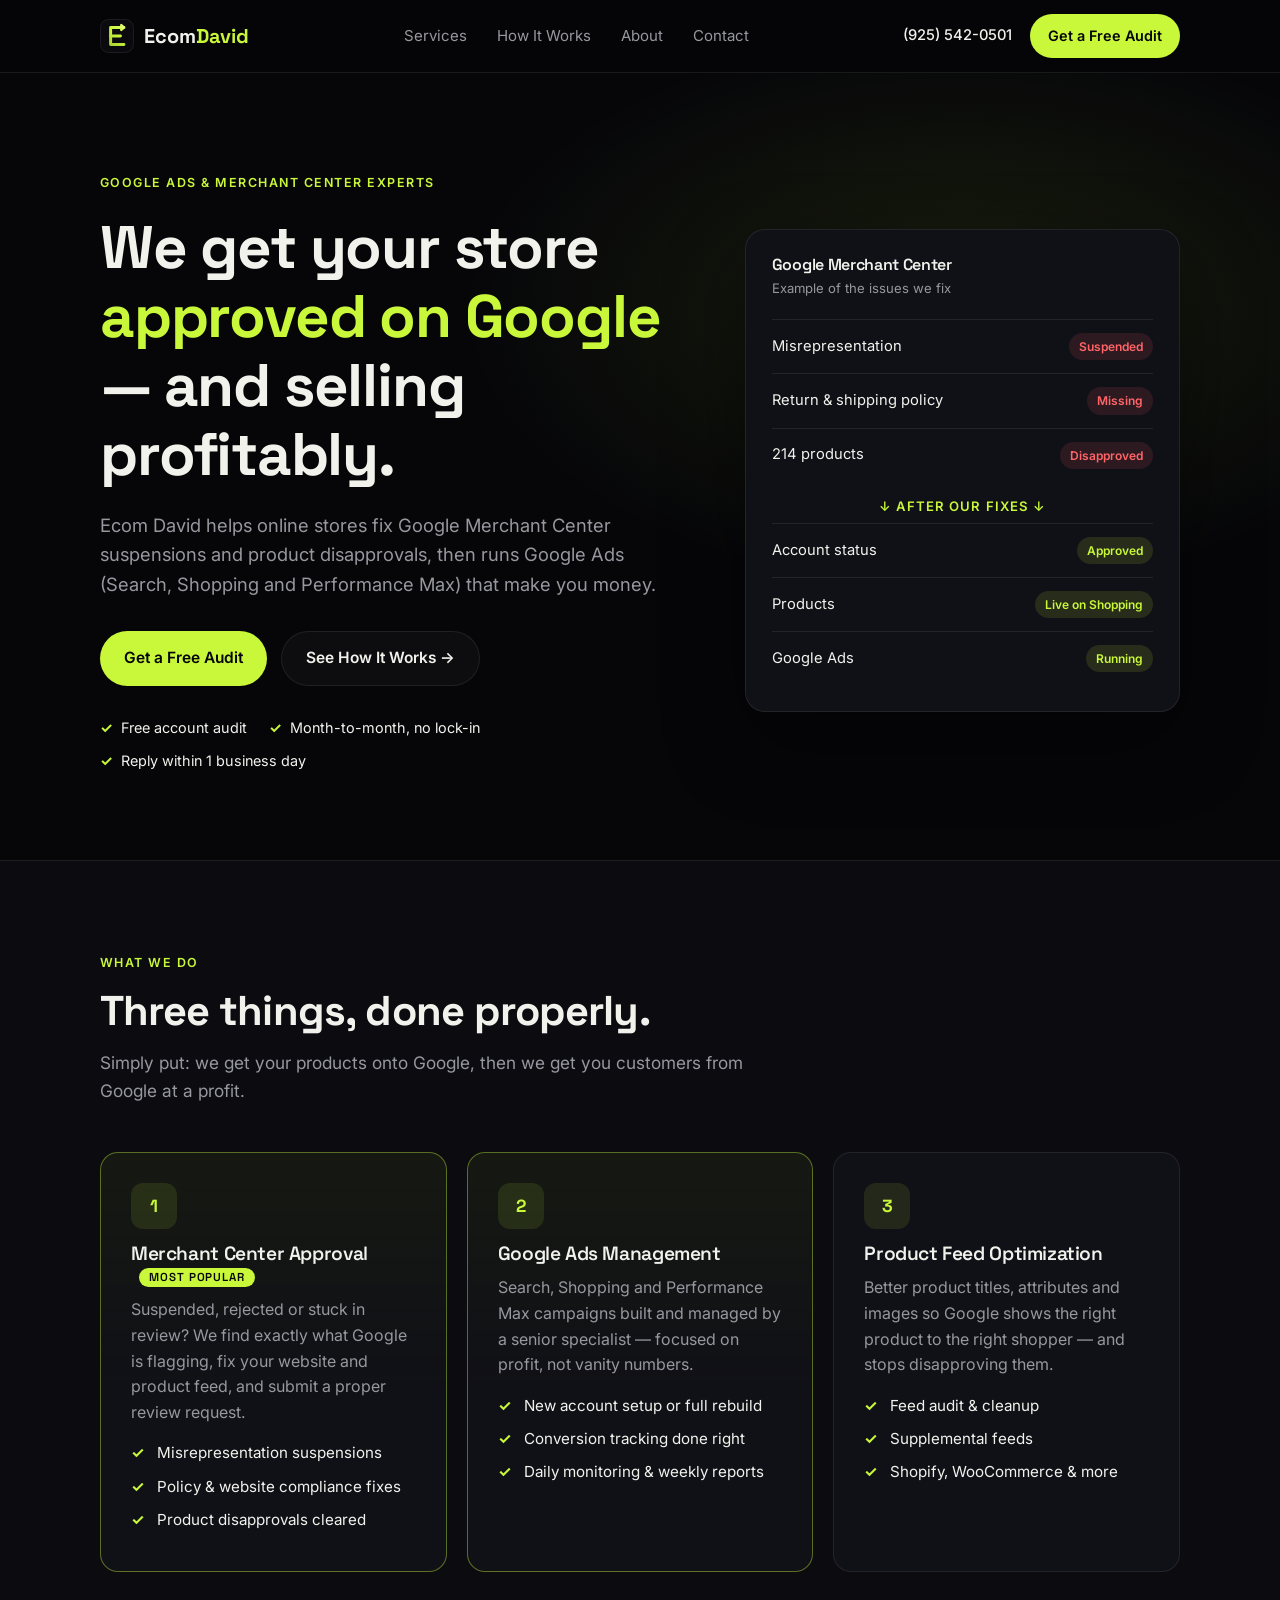
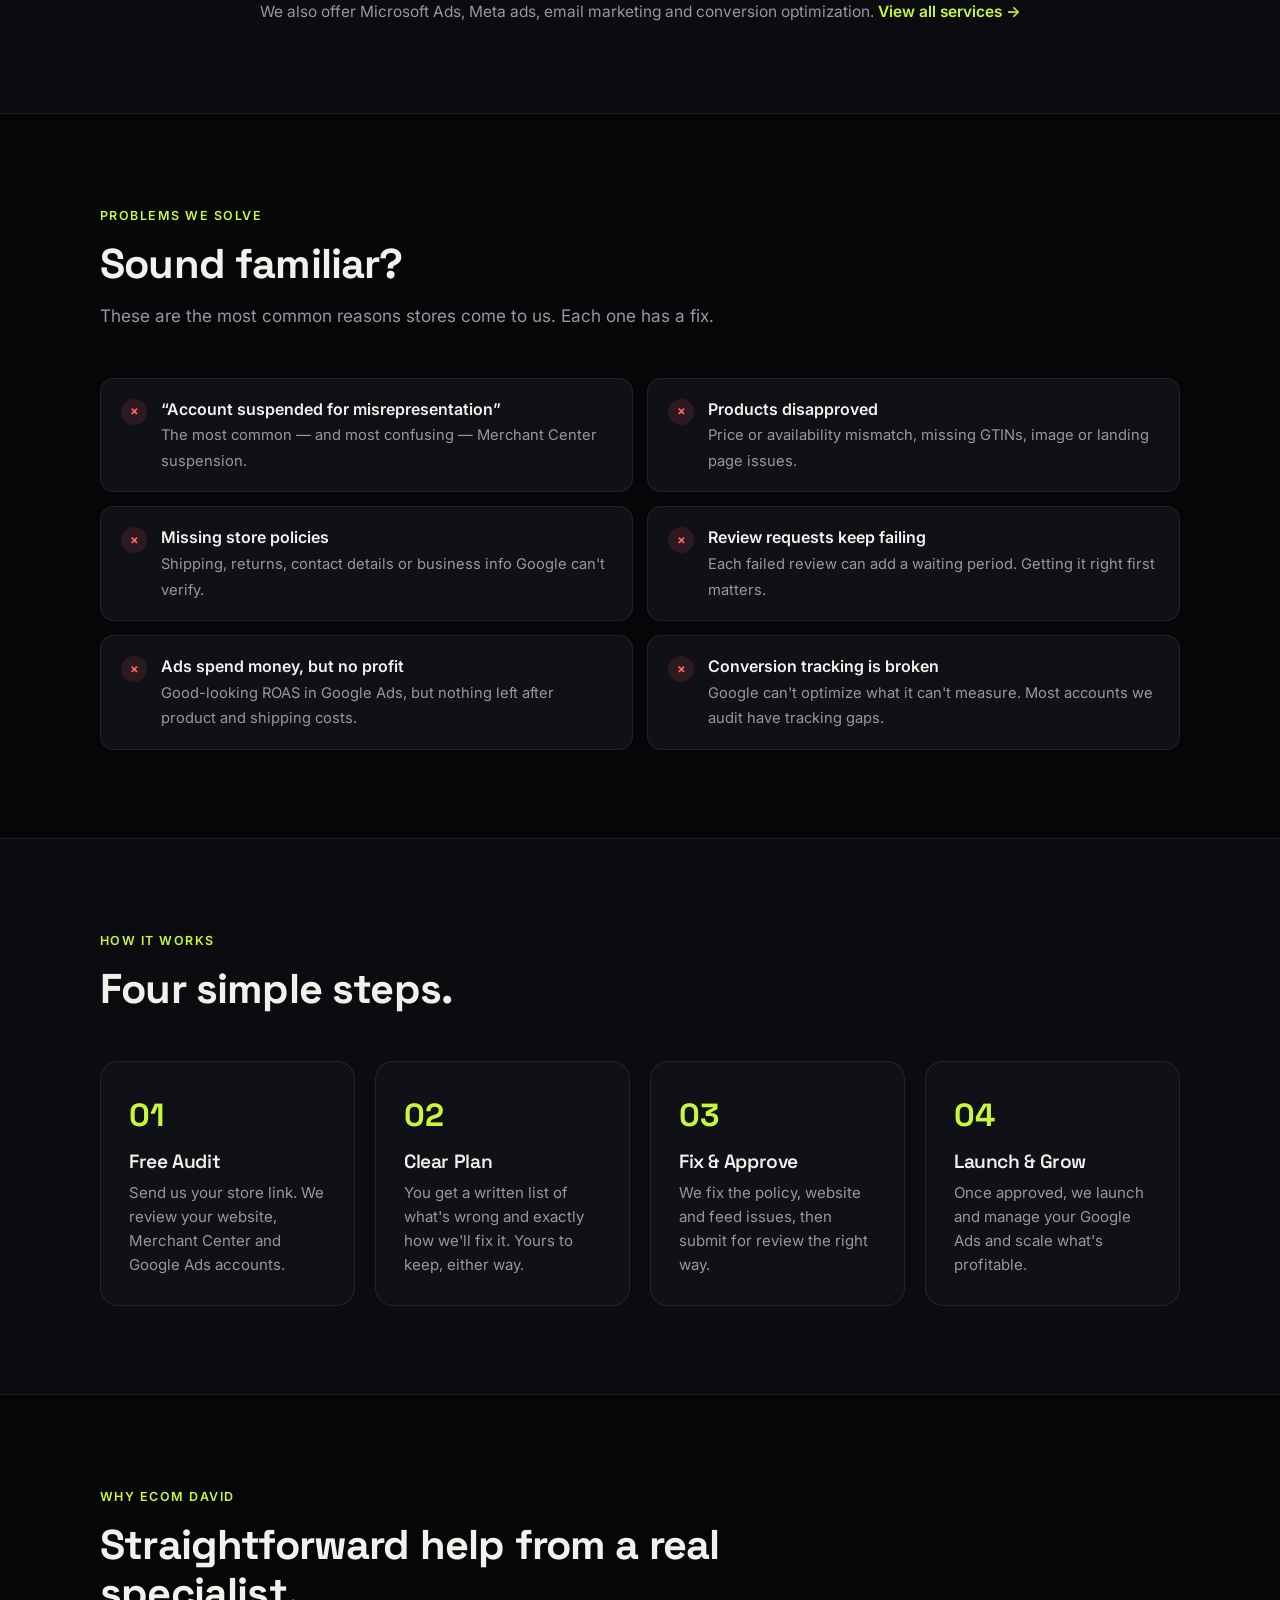
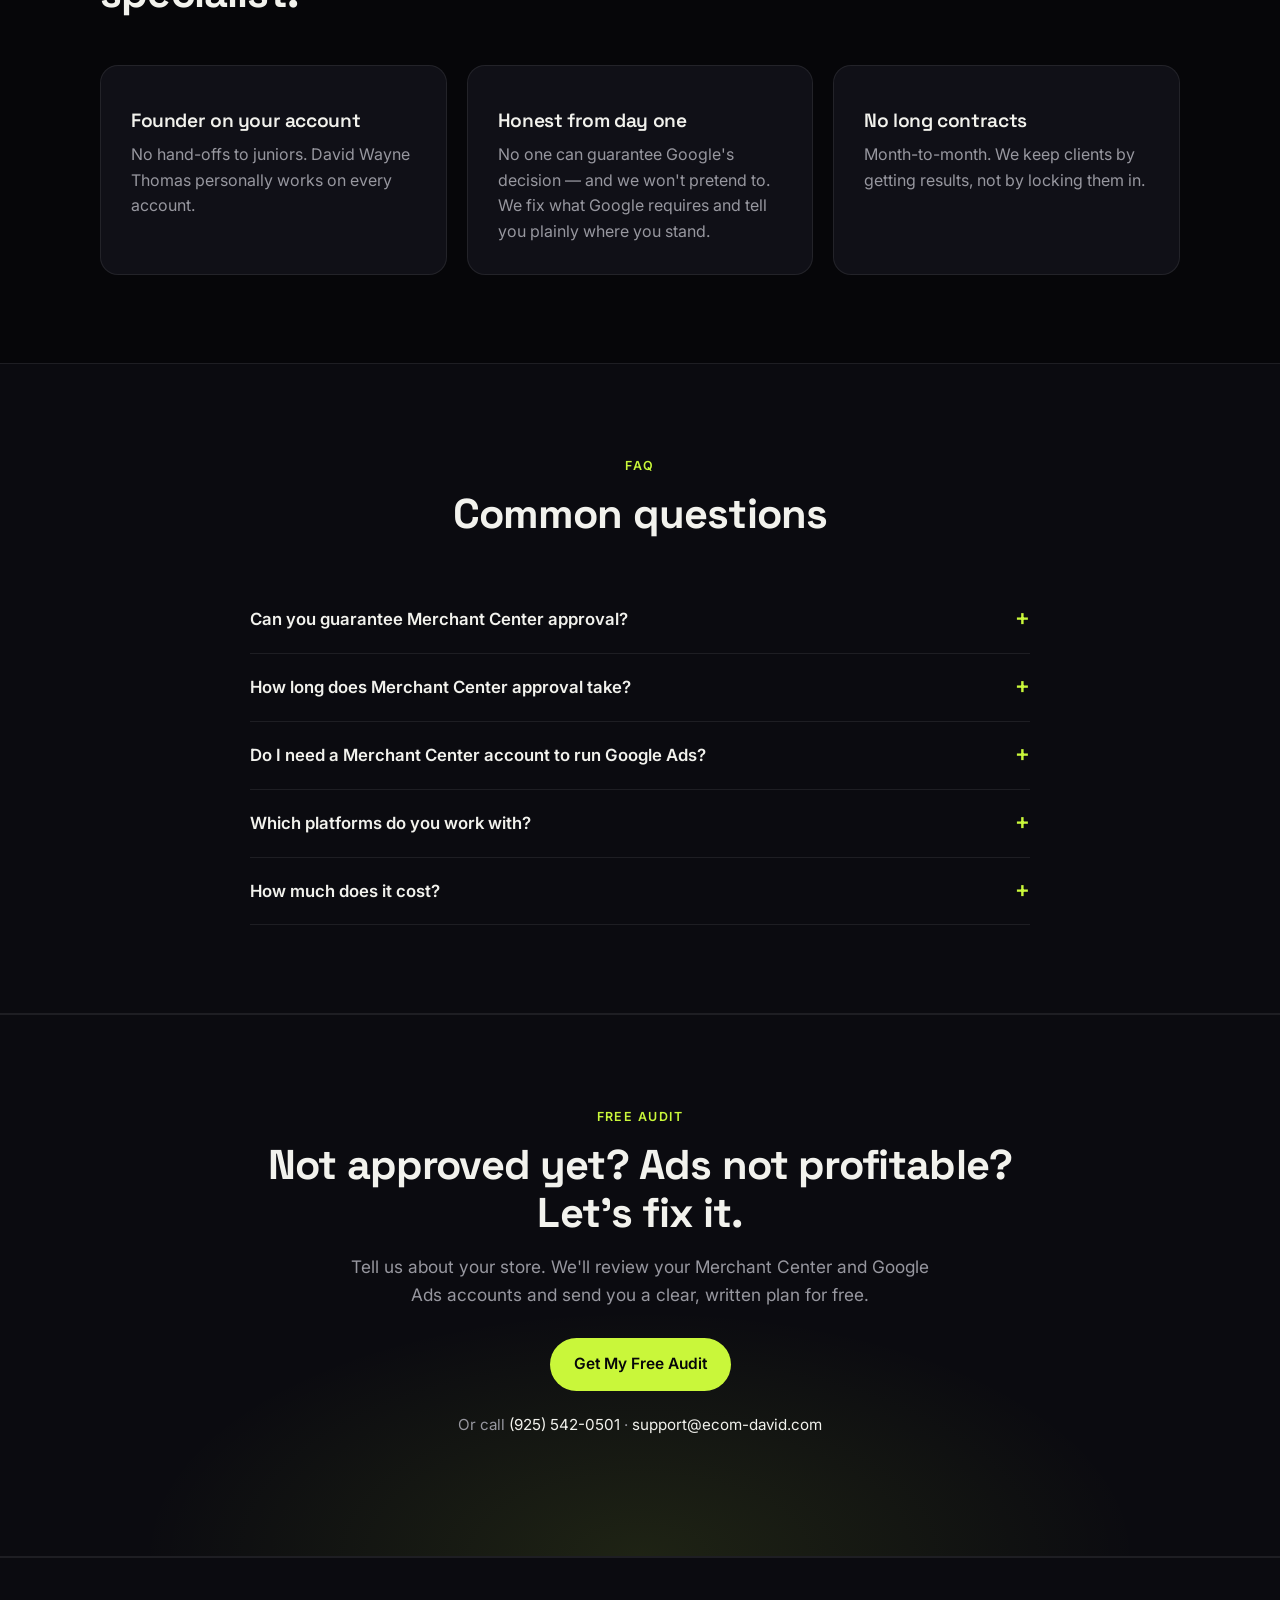
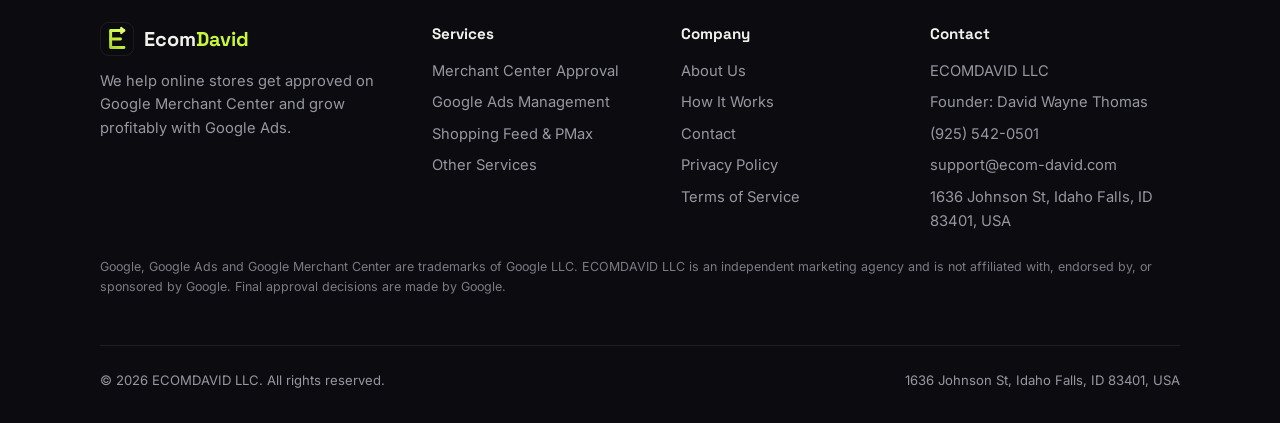
==== index.html @ df72f375 "Add ECOMDAVID LLC website Static site focused on Google Merchant Center approval and Google Ads mana" ====
<!doctype html>
<html lang="en">
<head>
<meta charset="utf-8">
<meta name="viewport" content="width=device-width, initial-scale=1">
<title>Ecom David — Google Merchant Center Approval & Google Ads Agency</title>
<meta name="description" content="Ecom David helps eCommerce stores fix Google Merchant Center suspensions and product disapprovals, then runs profitable Google Ads (Search, Shopping & Performance Max). Free audit.">
<link rel="canonical" href="https://ecom-david.com/">
<meta property="og:title" content="Ecom David — Google Merchant Center Approval & Google Ads Agency">
<meta property="og:description" content="Ecom David helps eCommerce stores fix Google Merchant Center suspensions and product disapprovals, then runs profitable Google Ads (Search, Shopping & Performance Max). Free audit.">
<meta property="og:url" content="https://ecom-david.com/">
<meta property="og:site_name" content="Ecom David">
<meta property="og:type" content="website">
<meta name="twitter:card" content="summary">
<meta name="theme-color" content="#060609">
<link rel="icon" href="/icon.svg" type="image/svg+xml">
<link rel="preconnect" href="https://fonts.googleapis.com">
<link rel="preconnect" href="https://fonts.gstatic.com" crossorigin>
<link href="https://fonts.googleapis.com/css2?family=Inter:wght@400;500;600;700&family=Space+Grotesk:wght@500;600;700&display=swap" rel="stylesheet">
<link rel="stylesheet" href="/styles.css">
<script type="application/ld+json">{"@context": "https://schema.org", "@type": "Organization", "name": "Ecom David", "legalName": "ECOMDAVID LLC", "url": "https://ecom-david.com", "logo": "https://ecom-david.com/icon.svg", "email": "support@ecom-david.com", "telephone": "+1-925-542-0501", "founder": {"@type": "Person", "name": "David Wayne Thomas", "jobTitle": "Founder"}, "address": {"@type": "PostalAddress", "streetAddress": "1636 Johnson St", "addressLocality": "Idaho Falls", "addressRegion": "ID", "postalCode": "83401", "addressCountry": "US"}, "contactPoint": [{"@type": "ContactPoint", "email": "support@ecom-david.com", "telephone": "+1-925-542-0501", "contactType": "customer support", "areaServed": "US", "availableLanguage": "English"}]}</script>
</head>
<body>
<header class="site-header">
  <div class="container nav">
    <a href="/" class="logo" aria-label="Ecom David home"><img src="/icon.svg" alt="" width="34" height="34"><span>Ecom<span class="accent">David</span></span></a>
    <ul class="nav-links"><li><a href="/services">Services</a></li><li><a href="/#how-it-works">How It Works</a></li><li><a href="/about">About</a></li><li><a href="/contact">Contact</a></li></ul>
    <div class="nav-cta">
      <a class="nav-phone" href="tel:+19255420501">(925) 542-0501</a>
      <a class="btn btn-primary" href="/contact">Get a Free Audit</a>
    </div>
    <button class="menu-toggle" aria-expanded="false" aria-label="Open menu">Menu</button>
  </div>
  <nav class="mobile-menu"><a href="/services">Services</a><a href="/#how-it-works">How It Works</a><a href="/about">About</a><a href="/contact">Contact</a><a href="tel:+19255420501">Call (925) 542-0501</a><a class="btn btn-primary" href="/contact">Get a Free Audit</a></nav>
</header>
<main>
<section class="hero">
  <div class="container hero-grid">
    <div>
      <span class="eyebrow">Google Ads &amp; Merchant Center Experts</span>
      <h1>We get your store <span class="accent">approved on Google</span> &mdash; and selling profitably.</h1>
      <p class="hero-lead">Ecom David helps online stores fix Google Merchant Center suspensions and product disapprovals, then runs Google Ads (Search, Shopping and Performance Max) that make you money.</p>
      <div class="hero-actions">
        <a class="btn btn-primary" href="/contact">Get a Free Audit</a>
        <a class="btn btn-ghost" href="#how-it-works">See How It Works &rarr;</a>
      </div>
      <ul class="hero-points">
        <li>Free account audit</li>
        <li>Month-to-month, no lock-in</li>
        <li>Reply within 1 business day</li>
      </ul>
    </div>
    <div class="status-card" aria-label="Example: Merchant Center before and after">
      <h3>Google Merchant Center</h3>
      <p class="small">Example of the issues we fix</p>
      <div class="status-row"><span>Misrepresentation</span><span class="pill pill-bad">Suspended</span></div>
      <div class="status-row"><span>Return &amp; shipping policy</span><span class="pill pill-bad">Missing</span></div>
      <div class="status-row"><span>214 products</span><span class="pill pill-bad">Disapproved</span></div>
      <div class="status-arrow">&darr; After our fixes &darr;</div>
      <div class="status-row"><span>Account status</span><span class="pill pill-good">Approved</span></div>
      <div class="status-row"><span>Products</span><span class="pill pill-good">Live on Shopping</span></div>
      <div class="status-row"><span>Google Ads</span><span class="pill pill-good">Running</span></div>
    </div>
  </div>
</section>

<section class="section-alt" id="what-we-do">
  <div class="container">
    <div class="section-head">
      <span class="eyebrow">What We Do</span>
      <h2>Three things, done properly.</h2>
      <p>Simply put: we get your products onto Google, then we get you customers from Google at a profit.</p>
    </div>
    <div class="grid-3">
      <div class="card featured">
        <div class="icon">1</div>
        <h3>Merchant Center Approval <span class="tag">Most popular</span></h3>
        <p>Suspended, rejected or stuck in review? We find exactly what Google is flagging, fix your website and product feed, and submit a proper review request.</p>
        <ul class="check-list">
          <li>Misrepresentation suspensions</li>
          <li>Policy &amp; website compliance fixes</li>
          <li>Product disapprovals cleared</li>
        </ul>
      </div>
      <div class="card featured">
        <div class="icon">2</div>
        <h3>Google Ads Management</h3>
        <p>Search, Shopping and Performance Max campaigns built and managed by a senior specialist &mdash; focused on profit, not vanity numbers.</p>
        <ul class="check-list">
          <li>New account setup or full rebuild</li>
          <li>Conversion tracking done right</li>
          <li>Daily monitoring &amp; weekly reports</li>
        </ul>
      </div>
      <div class="card">
        <div class="icon">3</div>
        <h3>Product Feed Optimization</h3>
        <p>Better product titles, attributes and images so Google shows the right product to the right shopper &mdash; and stops disapproving them.</p>
        <ul class="check-list">
          <li>Feed audit &amp; cleanup</li>
          <li>Supplemental feeds</li>
          <li>Shopify, WooCommerce &amp; more</li>
        </ul>
      </div>
    </div>
    <p class="more-line">We also offer Microsoft Ads, Meta ads, email marketing and conversion optimization. <a href="/services">View all services &rarr;</a></p>
  </div>
</section>

<section>
  <div class="container">
    <div class="section-head">
      <span class="eyebrow">Problems We Solve</span>
      <h2>Sound familiar?</h2>
      <p>These are the most common reasons stores come to us. Each one has a fix.</p>
    </div>
    <div class="problems">
      <div class="problem"><span class="x">&times;</span><div><strong>&ldquo;Account suspended for misrepresentation&rdquo;</strong><span>The most common &mdash; and most confusing &mdash; Merchant Center suspension.</span></div></div>
      <div class="problem"><span class="x">&times;</span><div><strong>Products disapproved</strong><span>Price or availability mismatch, missing GTINs, image or landing page issues.</span></div></div>
      <div class="problem"><span class="x">&times;</span><div><strong>Missing store policies</strong><span>Shipping, returns, contact details or business info Google can't verify.</span></div></div>
      <div class="problem"><span class="x">&times;</span><div><strong>Review requests keep failing</strong><span>Each failed review can add a waiting period. Getting it right first matters.</span></div></div>
      <div class="problem"><span class="x">&times;</span><div><strong>Ads spend money, but no profit</strong><span>Good-looking ROAS in Google Ads, but nothing left after product and shipping costs.</span></div></div>
      <div class="problem"><span class="x">&times;</span><div><strong>Conversion tracking is broken</strong><span>Google can't optimize what it can't measure. Most accounts we audit have tracking gaps.</span></div></div>
    </div>
  </div>
</section>

<section class="section-alt" id="how-it-works">
  <div class="container">
    <div class="section-head">
      <span class="eyebrow">How It Works</span>
      <h2>Four simple steps.</h2>
    </div>
    <div class="steps">
      <div class="step"><div class="num">01</div><h3>Free Audit</h3><p>Send us your store link. We review your website, Merchant Center and Google Ads accounts.</p></div>
      <div class="step"><div class="num">02</div><h3>Clear Plan</h3><p>You get a written list of what's wrong and exactly how we'll fix it. Yours to keep, either way.</p></div>
      <div class="step"><div class="num">03</div><h3>Fix &amp; Approve</h3><p>We fix the policy, website and feed issues, then submit for review the right way.</p></div>
      <div class="step"><div class="num">04</div><h3>Launch &amp; Grow</h3><p>Once approved, we launch and manage your Google Ads and scale what's profitable.</p></div>
    </div>
  </div>
</section>

<section>
  <div class="container">
    <div class="section-head">
      <span class="eyebrow">Why Ecom David</span>
      <h2>Straightforward help from a real specialist.</h2>
    </div>
    <div class="grid-3">
      <div class="card"><h3>Founder on your account</h3><p>No hand-offs to juniors. David Wayne Thomas personally works on every account.</p></div>
      <div class="card"><h3>Honest from day one</h3><p>No one can guarantee Google's decision &mdash; and we won't pretend to. We fix what Google requires and tell you plainly where you stand.</p></div>
      <div class="card"><h3>No long contracts</h3><p>Month-to-month. We keep clients by getting results, not by locking them in.</p></div>
    </div>
  </div>
</section>

<section class="section-alt">
  <div class="container">
    <div class="section-head center">
      <span class="eyebrow">FAQ</span>
      <h2>Common questions</h2>
    </div>
    <div class="faq">
      <details><summary>Can you guarantee Merchant Center approval?</summary><p>No honest agency can &mdash; Google makes the final decision. What we do is find every issue Google is likely flagging, fix it properly, and only then request a review. That gives your store the best possible chance.</p></details>
      <details><summary>How long does Merchant Center approval take?</summary><p>Fixes usually take a few days to two weeks, depending on how much needs to change on your website and feed. Google's review itself typically takes several business days after submission.</p></details>
      <details><summary>Do I need a Merchant Center account to run Google Ads?</summary><p>For Search ads, no. For Shopping and Performance Max ads &mdash; where your products appear with images and prices &mdash; yes, an approved Merchant Center account is required.</p></details>
      <details><summary>Which platforms do you work with?</summary><p>Shopify, WooCommerce, BigCommerce, Wix, Squarespace and most custom stores.</p></details>
      <details><summary>How much does it cost?</summary><p>The audit is free. After that, pricing depends on the work needed and your ad spend. We'll give you a clear quote with the audit &mdash; no surprises.</p></details>
    </div>
  </div>
</section>
<section class="cta-band section-alt">
  <div class="container">
    <span class="eyebrow">Free Audit</span>
    <h2>Not approved yet? Ads not profitable?<br>Let's fix it.</h2>
    <p>Tell us about your store. We'll review your Merchant Center and Google Ads accounts and send you a clear, written plan for free.</p>
    <a class="btn btn-primary" href="/contact">Get My Free Audit</a>
    <p class="contact-inline">Or call <a href="tel:+19255420501">(925) 542-0501</a> &middot; <a href="mailto:support@ecom-david.com">support@ecom-david.com</a></p>
  </div>
</section>
</main>
<footer class="site-footer">
  <div class="container">
    <div class="footer-grid">
      <div class="footer-about">
        <a href="/" class="logo"><img src="/icon.svg" alt="" width="34" height="34"><span>Ecom<span class="accent">David</span></span></a>
        <p>We help online stores get approved on Google Merchant Center and grow profitably with Google Ads.</p>
      </div>
      <div>
        <h4>Services</h4>
        <ul>
          <li><a href="/services#merchant-center">Merchant Center Approval</a></li>
          <li><a href="/services#google-ads">Google Ads Management</a></li>
          <li><a href="/services#shopping-feed">Shopping Feed &amp; PMax</a></li>
          <li><a href="/services#other">Other Services</a></li>
        </ul>
      </div>
      <div>
        <h4>Company</h4>
        <ul>
          <li><a href="/about">About Us</a></li>
          <li><a href="/#how-it-works">How It Works</a></li>
          <li><a href="/contact">Contact</a></li>
          <li><a href="/privacy">Privacy Policy</a></li>
          <li><a href="/terms">Terms of Service</a></li>
        </ul>
      </div>
      <div>
        <h4>Contact</h4>
        <ul>
          <li>ECOMDAVID LLC</li>
          <li>Founder: David Wayne Thomas</li>
          <li><a href="tel:+19255420501">(925) 542-0501</a></li>
          <li><a href="mailto:support@ecom-david.com">support@ecom-david.com</a></li>
          <li>1636 Johnson St, Idaho Falls, ID 83401, USA</li>
        </ul>
      </div>
    </div>
    <p class="disclaimer">Google, Google Ads and Google Merchant Center are trademarks of Google LLC. ECOMDAVID LLC is an independent marketing agency and is not affiliated with, endorsed by, or sponsored by Google. Final approval decisions are made by Google.</p>
    <div class="footer-bottom">
      <span>&copy; <span data-year>2026</span> ECOMDAVID LLC. All rights reserved.</span>
      <span>1636 Johnson St, Idaho Falls, ID 83401, USA</span>
    </div>
  </div>
</footer>
<script src="/script.js"></script>
</body>
</html>
---- styles.css ----
:root {
  --ink: #060609;
  --surface: #0b0b10;
  --card: #101017;
  --line: rgba(255, 255, 255, 0.08);
  --cream: #f2f2ed;
  --muted: #97979f;
  --volt: #c9f73a;
  --volt-dim: #9fc42e;
  --display: "Space Grotesk", system-ui, sans-serif;
  --sans: "Inter", system-ui, -apple-system, sans-serif;
  --max: 1120px;
}

* { box-sizing: border-box; margin: 0; padding: 0; }
html { scroll-behavior: smooth; }
body {
  background: var(--ink);
  color: var(--cream);
  font-family: var(--sans);
  font-size: 16px;
  line-height: 1.6;
  -webkit-font-smoothing: antialiased;
}
a { color: inherit; text-decoration: none; }
img, svg { display: block; max-width: 100%; }
h1, h2, h3 { font-family: var(--display); line-height: 1.15; letter-spacing: -0.02em; }
h1 { font-size: clamp(2.2rem, 5.5vw, 3.75rem); font-weight: 700; }
h2 { font-size: clamp(1.75rem, 3.6vw, 2.6rem); font-weight: 700; }
h3 { font-size: 1.2rem; font-weight: 600; }
p { color: var(--muted); }
.accent { color: var(--volt); }

.container { max-width: var(--max); margin: 0 auto; padding: 0 20px; }
section { padding: 88px 0; }
.section-alt { background: var(--surface); border-top: 1px solid var(--line); border-bottom: 1px solid var(--line); }
.eyebrow {
  display: inline-block;
  font-size: 0.78rem;
  font-weight: 600;
  letter-spacing: 0.12em;
  text-transform: uppercase;
  color: var(--volt);
  margin-bottom: 14px;
}
.section-head { max-width: 680px; margin-bottom: 48px; }
.section-head p { margin-top: 14px; font-size: 1.08rem; }
.center { text-align: center; margin-left: auto; margin-right: auto; }

/* Buttons */
.btn {
  display: inline-flex;
  align-items: center;
  justify-content: center;
  gap: 8px;
  padding: 14px 24px;
  border-radius: 999px;
  font-weight: 600;
  font-size: 0.97rem;
  transition: transform 0.15s, box-shadow 0.15s, background 0.15s;
  cursor: pointer;
  border: 0;
  font-family: inherit;
}
.btn-primary { background: var(--volt); color: var(--ink); }
.btn-primary:hover { transform: translateY(-1px); box-shadow: 0 0 28px rgba(201, 247, 58, 0.35); }
.btn-ghost { border: 1px solid var(--line); color: var(--cream); background: rgba(255, 255, 255, 0.03); }
.btn-ghost:hover { background: rgba(255, 255, 255, 0.07); }

/* Header */
.site-header {
  position: sticky;
  top: 0;
  z-index: 50;
  background: rgba(6, 6, 9, 0.85);
  backdrop-filter: blur(12px);
  -webkit-backdrop-filter: blur(12px);
  border-bottom: 1px solid var(--line);
}
.nav { display: flex; align-items: center; justify-content: space-between; height: 72px; gap: 20px; }
.logo { display: flex; align-items: center; gap: 10px; font-family: var(--display); font-weight: 700; font-size: 1.25rem; }
.logo img { width: 34px; height: 34px; }
.nav-links { display: flex; align-items: center; gap: 30px; list-style: none; }
.nav-links a { font-size: 0.94rem; color: var(--muted); transition: color 0.15s; }
.nav-links a:hover, .nav-links a.active { color: var(--cream); }
.nav-cta { display: flex; align-items: center; gap: 18px; }
.nav-phone { font-size: 0.92rem; color: var(--cream); font-weight: 500; }
.nav-cta .btn { padding: 10px 18px; font-size: 0.9rem; }
.menu-toggle { display: none; background: none; border: 1px solid var(--line); color: var(--cream); border-radius: 10px; padding: 8px 12px; font-size: 0.9rem; cursor: pointer; font-family: inherit; }
.mobile-menu { display: none; border-top: 1px solid var(--line); padding: 16px 20px 24px; }
.mobile-menu a { display: block; padding: 12px 0; color: var(--cream); border-bottom: 1px solid var(--line); }
.mobile-menu .btn { margin-top: 16px; width: 100%; }
.mobile-menu.open { display: block; }

/* Hero */
.hero { position: relative; padding: 96px 0 88px; overflow: hidden; }
.hero::before {
  content: "";
  position: absolute;
  inset: 0;
  background: radial-gradient(ellipse 60% 55% at 75% 30%, rgba(201, 247, 58, 0.10), transparent 65%);
  pointer-events: none;
}
.hero-grid { position: relative; display: grid; grid-template-columns: 1.15fr 0.85fr; gap: 56px; align-items: center; }
.hero h1 { margin: 6px 0 22px; }
.hero-lead { font-size: 1.15rem; max-width: 580px; }
.hero-actions { display: flex; flex-wrap: wrap; gap: 14px; margin-top: 32px; }
.hero-points { display: flex; flex-wrap: wrap; gap: 10px 22px; margin-top: 30px; list-style: none; }
.hero-points li { font-size: 0.9rem; color: var(--cream); display: flex; align-items: center; gap: 8px; }
.hero-points li::before { content: "✓"; color: var(--volt); font-weight: 700; }

.status-card { background: var(--card); border: 1px solid var(--line); border-radius: 20px; padding: 26px; box-shadow: 0 30px 80px rgba(0, 0, 0, 0.45); }
.status-card h3 { font-size: 1rem; margin-bottom: 4px; }
.status-card .small { font-size: 0.82rem; color: var(--muted); margin-bottom: 20px; }
.status-row { display: flex; align-items: center; justify-content: space-between; gap: 12px; padding: 13px 0; border-top: 1px solid var(--line); font-size: 0.92rem; }
.pill { font-size: 0.75rem; font-weight: 600; padding: 4px 10px; border-radius: 999px; white-space: nowrap; }
.pill-bad { background: rgba(255, 101, 104, 0.12); color: #ff6568; }
.pill-good { background: rgba(201, 247, 58, 0.12); color: var(--volt); }
.status-arrow { text-align: center; color: var(--volt); font-size: 0.82rem; font-weight: 600; letter-spacing: 0.08em; text-transform: uppercase; padding: 14px 0 6px; }

/* Cards */
.grid-3 { display: grid; grid-template-columns: repeat(3, 1fr); gap: 20px; }
.grid-2 { display: grid; grid-template-columns: repeat(2, 1fr); gap: 20px; }
.card { background: var(--card); border: 1px solid var(--line); border-radius: 18px; padding: 30px; }
.card h3 { margin: 14px 0 10px; }
.card .icon {
  width: 46px; height: 46px; border-radius: 12px;
  background: rgba(201, 247, 58, 0.1); color: var(--volt);
  display: flex; align-items: center; justify-content: center;
  font-family: var(--display); font-weight: 700; font-size: 1.1rem;
}
.card.featured { border-color: rgba(201, 247, 58, 0.4); background: linear-gradient(180deg, rgba(201, 247, 58, 0.06), var(--card) 60%); }
.tag { display: inline-block; font-size: 0.72rem; font-weight: 600; letter-spacing: 0.08em; text-transform: uppercase; color: var(--ink); background: var(--volt); padding: 3px 10px; border-radius: 999px; margin-left: 8px; vertical-align: middle; }
.check-list { list-style: none; margin-top: 16px; }
.check-list li { position: relative; padding-left: 26px; margin: 9px 0; color: var(--cream); font-size: 0.95rem; }
.check-list li::before { content: "✓"; position: absolute; left: 0; color: var(--volt); font-weight: 700; }
.more-line { margin-top: 28px; text-align: center; font-size: 0.97rem; }
.more-line a { color: var(--volt); font-weight: 600; }

/* Problems list */
.problems { display: grid; grid-template-columns: repeat(2, 1fr); gap: 14px; }
.problem { display: flex; gap: 14px; align-items: flex-start; background: var(--card); border: 1px solid var(--line); border-radius: 14px; padding: 18px 20px; }
.problem .x { flex: none; width: 26px; height: 26px; border-radius: 50%; background: rgba(255, 101, 104, 0.12); color: #ff6568; display: flex; align-items: center; justify-content: center; font-size: 0.8rem; font-weight: 700; margin-top: 2px; }
.problem strong { display: block; color: var(--cream); font-weight: 600; }
.problem span { color: var(--muted); font-size: 0.92rem; }

/* Steps */
.steps { display: grid; grid-template-columns: repeat(4, 1fr); gap: 20px; counter-reset: step; }
.step { background: var(--card); border: 1px solid var(--line); border-radius: 18px; padding: 28px; }
.step .num { font-family: var(--display); font-size: 2rem; font-weight: 700; color: var(--volt); }
.step h3 { margin: 10px 0 8px; }
.step p { font-size: 0.94rem; }

/* FAQ */
.faq { max-width: 780px; margin: 0 auto; }
.faq details { border-bottom: 1px solid var(--line); padding: 20px 0; }
.faq summary { cursor: pointer; list-style: none; font-weight: 600; font-size: 1.05rem; display: flex; justify-content: space-between; gap: 20px; }
.faq summary::-webkit-details-marker { display: none; }
.faq summary::after { content: "+"; color: var(--volt); font-size: 1.4rem; line-height: 1; }
.faq details[open] summary::after { content: "−"; }
.faq details p { margin-top: 12px; }

/* CTA band */
.cta-band { text-align: center; position: relative; overflow: hidden; }
.cta-band::before { content: ""; position: absolute; inset: 0; background: radial-gradient(ellipse 60% 70% at 50% 100%, rgba(201, 247, 58, 0.1), transparent 65%); pointer-events: none; }
.cta-band .container { position: relative; }
.cta-band p { max-width: 600px; margin: 16px auto 30px; font-size: 1.08rem; }
.cta-band .contact-inline { margin-top: 22px; font-size: 0.95rem; }
.cta-band .contact-inline a { color: var(--cream); }

/* Page header (inner pages) */
.page-hero { padding: 80px 0 40px; }
.page-hero p { max-width: 680px; margin-top: 16px; font-size: 1.12rem; }

/* Service detail */
.service { display: grid; grid-template-columns: 0.9fr 1.1fr; gap: 48px; padding: 48px 0; border-top: 1px solid var(--line); }
.service:first-child { border-top: 0; }
.service h2 { font-size: clamp(1.5rem, 3vw, 2rem); margin-top: 6px; }
.service p { margin-top: 12px; }

/* About */
.founder { display: grid; grid-template-columns: 220px 1fr; gap: 40px; align-items: start; }
.avatar { width: 220px; height: 220px; border-radius: 24px; background: linear-gradient(135deg, var(--volt-dim), var(--volt)); color: var(--ink); display: flex; align-items: center; justify-content: center; font-family: var(--display); font-size: 4rem; font-weight: 700; }
.founder p { margin-top: 14px; }
.founder .role { color: var(--volt); font-weight: 600; margin-top: 4px; }

/* Contact */
.contact-grid { display: grid; grid-template-columns: 0.9fr 1.1fr; gap: 48px; align-items: start; }
.info-list { list-style: none; margin-top: 28px; }
.info-list li { padding: 16px 0; border-top: 1px solid var(--line); }
.info-list .label { display: block; font-size: 0.78rem; letter-spacing: 0.1em; text-transform: uppercase; color: var(--muted); margin-bottom: 4px; }
.info-list a, .info-list .val { color: var(--cream); font-weight: 500; }
.info-list a:hover { color: var(--volt); }
.form { background: var(--card); border: 1px solid var(--line); border-radius: 20px; padding: 32px; }
.form-row { display: grid; grid-template-columns: 1fr 1fr; gap: 16px; }
.field { margin-bottom: 18px; }
.field label { display: block; font-size: 0.88rem; font-weight: 500; margin-bottom: 8px; color: var(--cream); }
.field input, .field select, .field textarea {
  width: 100%; font: inherit; font-size: 0.95rem; color: var(--cream);
  background: var(--surface); border: 1px solid var(--line); border-radius: 12px; padding: 13px 15px; outline: none;
}
.field input:focus, .field select:focus, .field textarea:focus { border-color: rgba(201, 247, 58, 0.6); }
.field textarea { min-height: 120px; resize: vertical; }
.form .btn { width: 100%; }
.form-note { font-size: 0.85rem; margin-top: 14px; text-align: center; }
.form-status { margin-top: 14px; font-size: 0.95rem; text-align: center; }
.form-status.ok { color: var(--volt); }
.form-status.err { color: #ff6568; }

/* Legal */
.legal { max-width: 760px; }
.legal h2 { font-size: 1.3rem; margin: 36px 0 10px; }
.legal p { margin-bottom: 10px; }
.legal a { color: var(--volt); }

/* Footer */
.site-footer { border-top: 1px solid var(--line); padding: 64px 0 32px; background: var(--surface); }
.footer-grid { display: grid; grid-template-columns: 1.4fr 1fr 1fr 1.2fr; gap: 40px; }
.footer-grid h4 { font-family: var(--display); font-size: 0.95rem; margin-bottom: 14px; }
.footer-grid ul { list-style: none; }
.footer-grid li { margin: 8px 0; font-size: 0.92rem; color: var(--muted); }
.footer-grid li a:hover { color: var(--cream); }
.footer-about p { margin-top: 14px; font-size: 0.92rem; max-width: 300px; }
.footer-bottom { display: flex; justify-content: space-between; flex-wrap: wrap; gap: 12px; margin-top: 48px; padding-top: 24px; border-top: 1px solid var(--line); font-size: 0.82rem; color: var(--muted); }
.disclaimer { margin-top: 16px; font-size: 0.78rem; color: var(--muted); opacity: 0.8; }

/* Responsive */
@media (max-width: 960px) {
  .nav-links, .nav-cta { display: none; }
  .menu-toggle { display: block; }
  .hero-grid, .service, .contact-grid { grid-template-columns: 1fr; gap: 36px; }
  .grid-3, .steps { grid-template-columns: 1fr 1fr; }
  .footer-grid { grid-template-columns: 1fr 1fr; }
}
@media (max-width: 640px) {
  section { padding: 64px 0; }
  .container { padding: 0 16px; }
  .hero { padding: 56px 0 64px; }
  .grid-3, .grid-2, .steps, .problems, .form-row, .footer-grid { grid-template-columns: 1fr; }
  .founder { grid-template-columns: 1fr; }
  .avatar { width: 140px; height: 140px; font-size: 2.6rem; }
  .card, .form { padding: 24px; }
  .hero-actions .btn { width: 100%; }
}
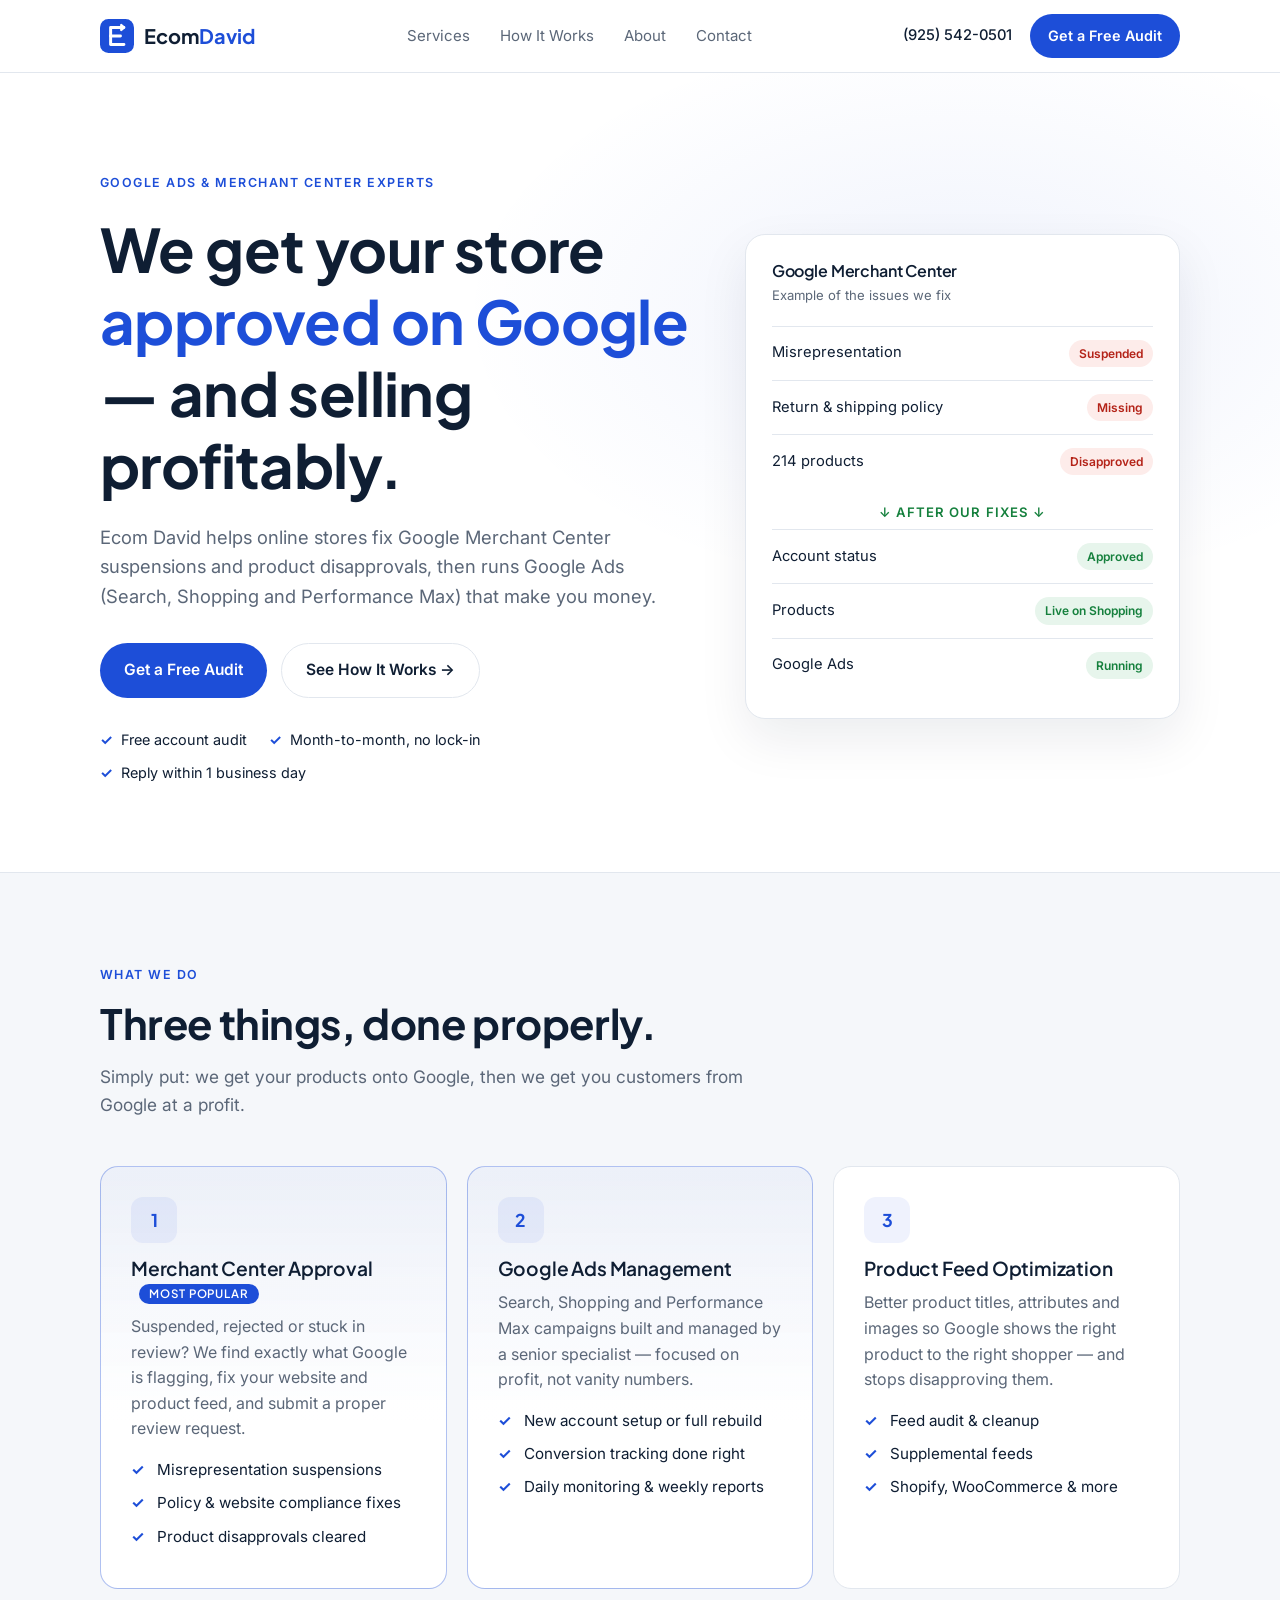
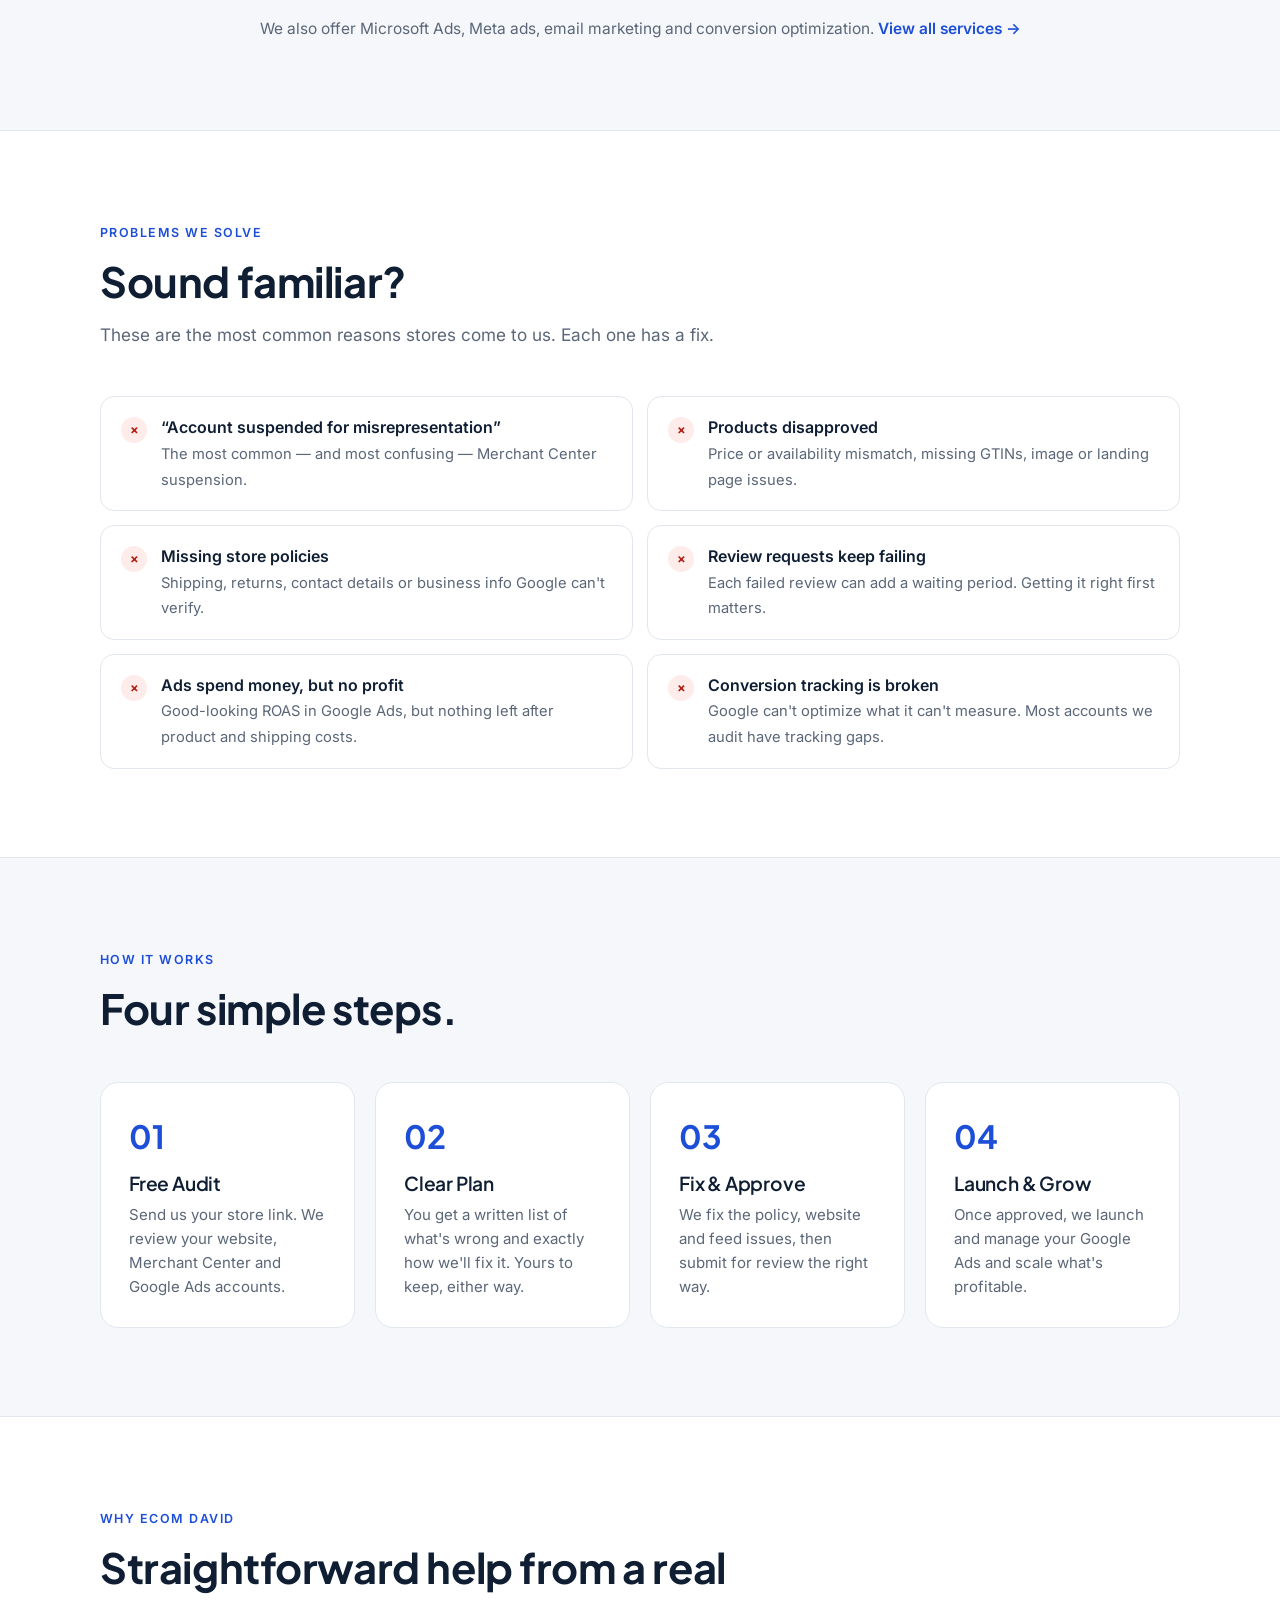
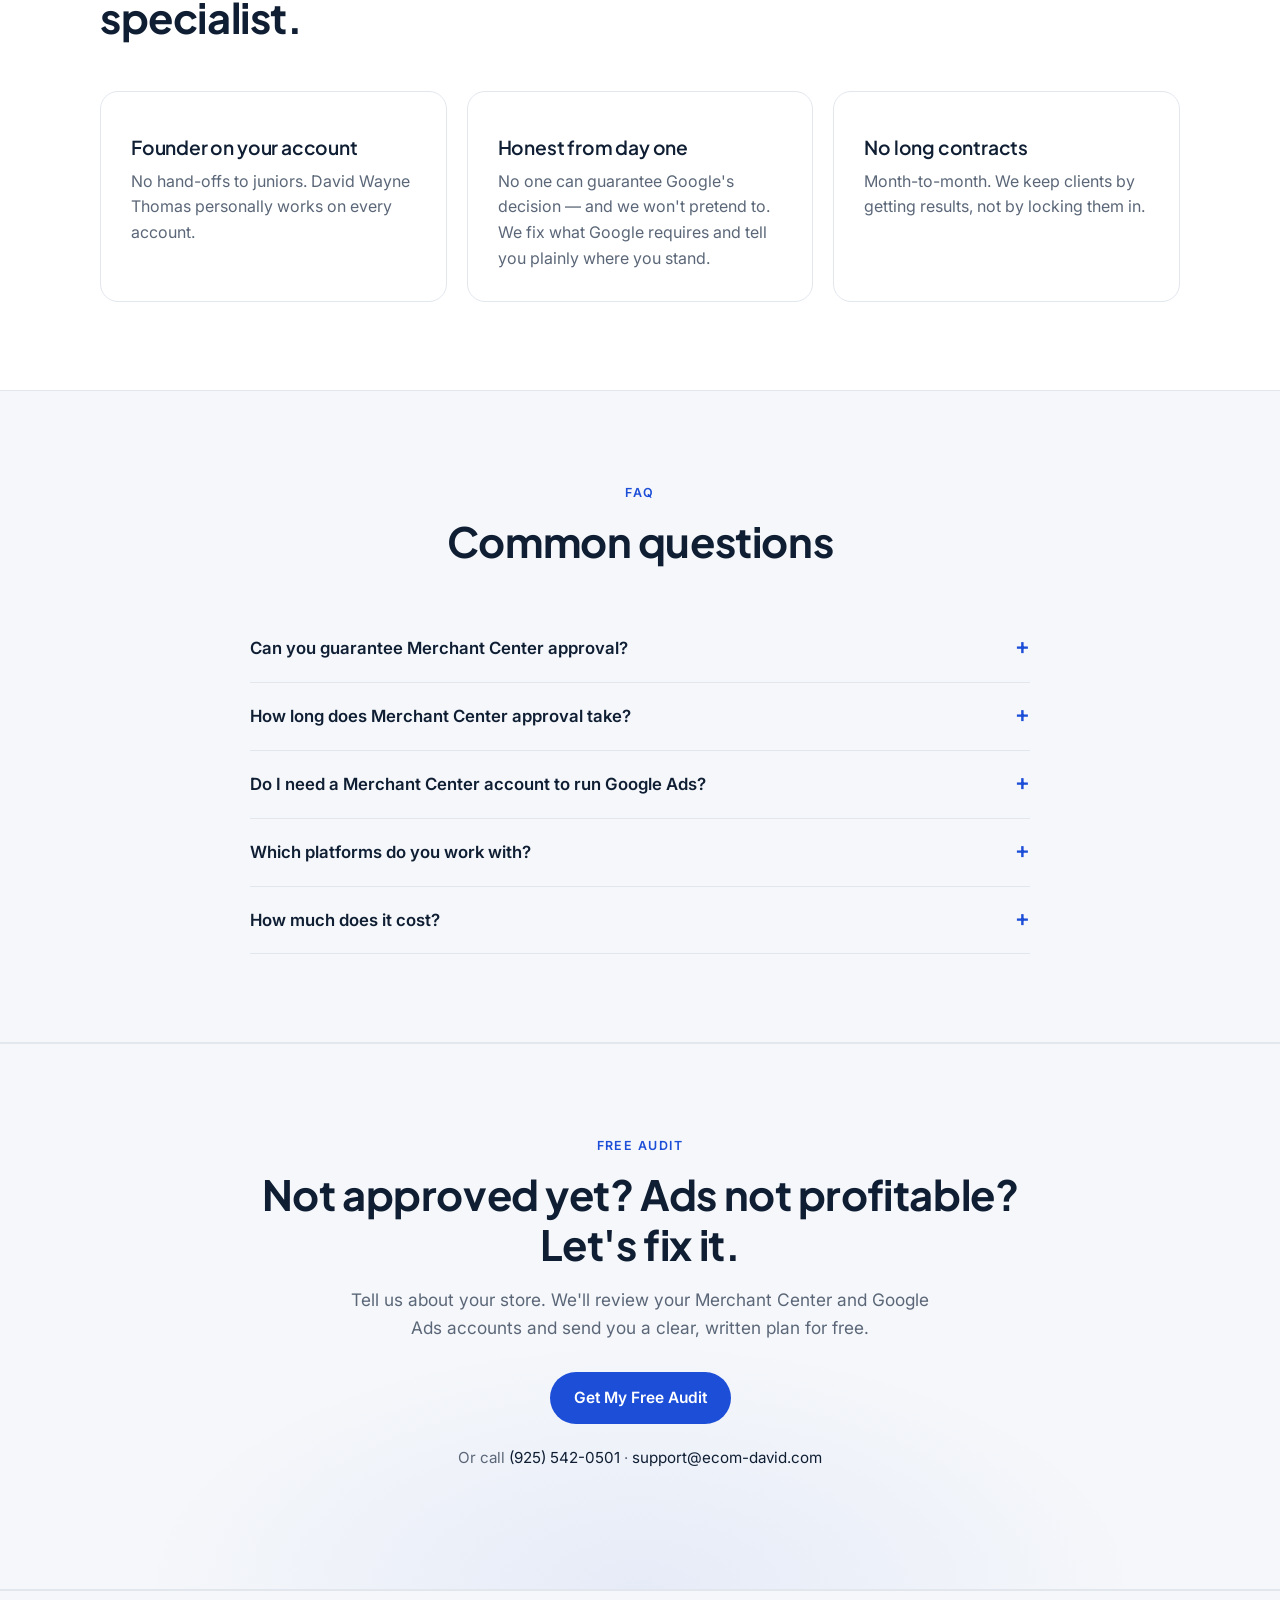
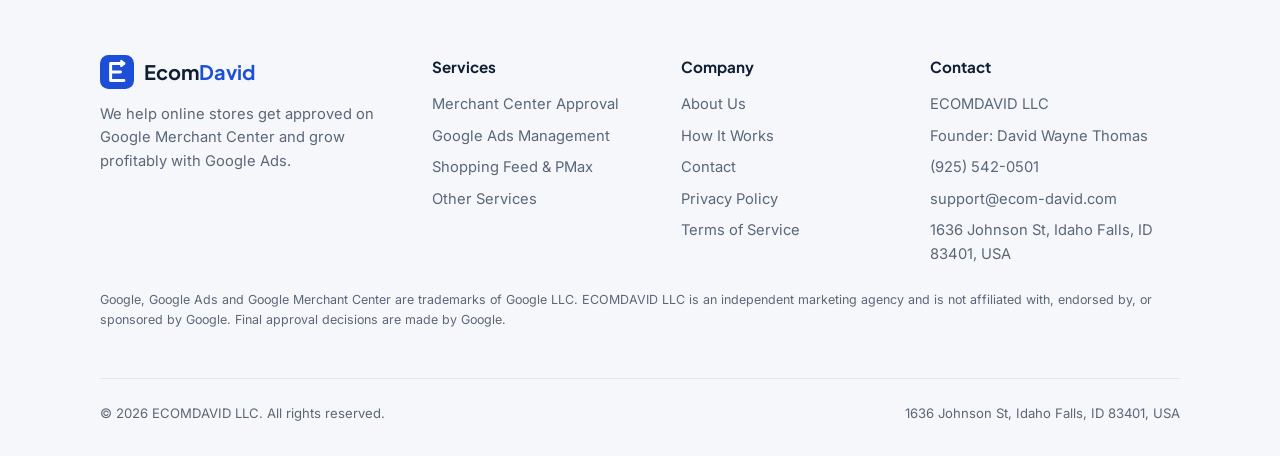
==== commit 1d59fbf1: "Switch to a light, professional color scheme Replace the dark/lime marketing look with white and sof" ====
--- a/index.html
+++ b/index.html
@@ -12,11 +12,11 @@
 <meta property="og:site_name" content="Ecom David">
 <meta property="og:type" content="website">
 <meta name="twitter:card" content="summary">
-<meta name="theme-color" content="#060609">
+<meta name="theme-color" content="#ffffff">
 <link rel="icon" href="/icon.svg" type="image/svg+xml">
 <link rel="preconnect" href="https://fonts.googleapis.com">
 <link rel="preconnect" href="https://fonts.gstatic.com" crossorigin>
-<link href="https://fonts.googleapis.com/css2?family=Inter:wght@400;500;600;700&family=Space+Grotesk:wght@500;600;700&display=swap" rel="stylesheet">
+<link href="https://fonts.googleapis.com/css2?family=Inter:wght@400;500;600;700&family=Plus+Jakarta+Sans:wght@500;600;700;800&display=swap" rel="stylesheet">
 <link rel="stylesheet" href="/styles.css">
 <script type="application/ld+json">{"@context": "https://schema.org", "@type": "Organization", "name": "Ecom David", "legalName": "ECOMDAVID LLC", "url": "https://ecom-david.com", "logo": "https://ecom-david.com/icon.svg", "email": "support@ecom-david.com", "telephone": "+1-925-542-0501", "founder": {"@type": "Person", "name": "David Wayne Thomas", "jobTitle": "Founder"}, "address": {"@type": "PostalAddress", "streetAddress": "1636 Johnson St", "addressLocality": "Idaho Falls", "addressRegion": "ID", "postalCode": "83401", "addressCountry": "US"}, "contactPoint": [{"@type": "ContactPoint", "email": "support@ecom-david.com", "telephone": "+1-925-542-0501", "contactType": "customer support", "areaServed": "US", "availableLanguage": "English"}]}</script>
 </head>
--- a/styles.css
+++ b/styles.css
@@ -1,13 +1,17 @@
 :root {
-  --ink: #060609;
-  --surface: #0b0b10;
-  --card: #101017;
-  --line: rgba(255, 255, 255, 0.08);
-  --cream: #f2f2ed;
-  --muted: #97979f;
-  --volt: #c9f73a;
-  --volt-dim: #9fc42e;
-  --display: "Space Grotesk", system-ui, sans-serif;
+  --bg: #ffffff;
+  --surface: #f5f7fa;
+  --card: #ffffff;
+  --line: #e2e7ee;
+  --text: #0f1e33;
+  --muted: #5b6778;
+  --primary: #1d4ed8;
+  --primary-dark: #1e3a8a;
+  --good: #15803d;
+  --good-soft: #e7f5ec;
+  --bad: #b42318;
+  --bad-soft: #fdecea;
+  --display: "Plus Jakarta Sans", system-ui, sans-serif;
   --sans: "Inter", system-ui, -apple-system, sans-serif;
   --max: 1120px;
 }
@@ -15,8 +19,8 @@
 * { box-sizing: border-box; margin: 0; padding: 0; }
 html { scroll-behavior: smooth; }
 body {
-  background: var(--ink);
-  color: var(--cream);
+  background: var(--bg);
+  color: var(--text);
   font-family: var(--sans);
   font-size: 16px;
   line-height: 1.6;
@@ -24,12 +28,12 @@
 }
 a { color: inherit; text-decoration: none; }
 img, svg { display: block; max-width: 100%; }
-h1, h2, h3 { font-family: var(--display); line-height: 1.15; letter-spacing: -0.02em; }
+h1, h2, h3 { font-family: var(--display); line-height: 1.2; letter-spacing: -0.01em; }
 h1 { font-size: clamp(2.2rem, 5.5vw, 3.75rem); font-weight: 700; }
 h2 { font-size: clamp(1.75rem, 3.6vw, 2.6rem); font-weight: 700; }
 h3 { font-size: 1.2rem; font-weight: 600; }
 p { color: var(--muted); }
-.accent { color: var(--volt); }
+.accent { color: var(--primary); }
 
 .container { max-width: var(--max); margin: 0 auto; padding: 0 20px; }
 section { padding: 88px 0; }
@@ -40,7 +44,7 @@
   font-weight: 600;
   letter-spacing: 0.12em;
   text-transform: uppercase;
-  color: var(--volt);
+  color: var(--primary);
   margin-bottom: 14px;
 }
 .section-head { max-width: 680px; margin-bottom: 48px; }
@@ -62,17 +66,17 @@
   border: 0;
   font-family: inherit;
 }
-.btn-primary { background: var(--volt); color: var(--ink); }
-.btn-primary:hover { transform: translateY(-1px); box-shadow: 0 0 28px rgba(201, 247, 58, 0.35); }
-.btn-ghost { border: 1px solid var(--line); color: var(--cream); background: rgba(255, 255, 255, 0.03); }
-.btn-ghost:hover { background: rgba(255, 255, 255, 0.07); }
+.btn-primary { background: var(--primary); color: #fff; }
+.btn-primary:hover { background: var(--primary-dark); transform: translateY(-1px); box-shadow: 0 8px 20px rgba(29, 78, 216, 0.2); }
+.btn-ghost { border: 1px solid var(--line); color: var(--text); background: #fff; }
+.btn-ghost:hover { background: var(--surface); }
 
 /* Header */
 .site-header {
   position: sticky;
   top: 0;
   z-index: 50;
-  background: rgba(6, 6, 9, 0.85);
+  background: rgba(255, 255, 255, 0.92);
   backdrop-filter: blur(12px);
   -webkit-backdrop-filter: blur(12px);
   border-bottom: 1px solid var(--line);
@@ -82,13 +86,13 @@
 .logo img { width: 34px; height: 34px; }
 .nav-links { display: flex; align-items: center; gap: 30px; list-style: none; }
 .nav-links a { font-size: 0.94rem; color: var(--muted); transition: color 0.15s; }
-.nav-links a:hover, .nav-links a.active { color: var(--cream); }
+.nav-links a:hover, .nav-links a.active { color: var(--text); }
 .nav-cta { display: flex; align-items: center; gap: 18px; }
-.nav-phone { font-size: 0.92rem; color: var(--cream); font-weight: 500; }
+.nav-phone { font-size: 0.92rem; color: var(--text); font-weight: 500; }
 .nav-cta .btn { padding: 10px 18px; font-size: 0.9rem; }
-.menu-toggle { display: none; background: none; border: 1px solid var(--line); color: var(--cream); border-radius: 10px; padding: 8px 12px; font-size: 0.9rem; cursor: pointer; font-family: inherit; }
+.menu-toggle { display: none; background: none; border: 1px solid var(--line); color: var(--text); border-radius: 10px; padding: 8px 12px; font-size: 0.9rem; cursor: pointer; font-family: inherit; }
 .mobile-menu { display: none; border-top: 1px solid var(--line); padding: 16px 20px 24px; }
-.mobile-menu a { display: block; padding: 12px 0; color: var(--cream); border-bottom: 1px solid var(--line); }
+.mobile-menu a { display: block; padding: 12px 0; color: var(--text); border-bottom: 1px solid var(--line); }
 .mobile-menu .btn { margin-top: 16px; width: 100%; }
 .mobile-menu.open { display: block; }
 
@@ -98,7 +102,7 @@
   content: "";
   position: absolute;
   inset: 0;
-  background: radial-gradient(ellipse 60% 55% at 75% 30%, rgba(201, 247, 58, 0.10), transparent 65%);
+  background: radial-gradient(ellipse 60% 55% at 75% 30%, rgba(29, 78, 216, 0.07), transparent 65%);
   pointer-events: none;
 }
 .hero-grid { position: relative; display: grid; grid-template-columns: 1.15fr 0.85fr; gap: 56px; align-items: center; }
@@ -106,17 +110,17 @@
 .hero-lead { font-size: 1.15rem; max-width: 580px; }
 .hero-actions { display: flex; flex-wrap: wrap; gap: 14px; margin-top: 32px; }
 .hero-points { display: flex; flex-wrap: wrap; gap: 10px 22px; margin-top: 30px; list-style: none; }
-.hero-points li { font-size: 0.9rem; color: var(--cream); display: flex; align-items: center; gap: 8px; }
-.hero-points li::before { content: "✓"; color: var(--volt); font-weight: 700; }
-
-.status-card { background: var(--card); border: 1px solid var(--line); border-radius: 20px; padding: 26px; box-shadow: 0 30px 80px rgba(0, 0, 0, 0.45); }
+.hero-points li { font-size: 0.9rem; color: var(--text); display: flex; align-items: center; gap: 8px; }
+.hero-points li::before { content: "✓"; color: var(--primary); font-weight: 700; }
+
+.status-card { background: var(--card); border: 1px solid var(--line); border-radius: 20px; padding: 26px; box-shadow: 0 20px 50px rgba(15, 30, 51, 0.08); }
 .status-card h3 { font-size: 1rem; margin-bottom: 4px; }
 .status-card .small { font-size: 0.82rem; color: var(--muted); margin-bottom: 20px; }
 .status-row { display: flex; align-items: center; justify-content: space-between; gap: 12px; padding: 13px 0; border-top: 1px solid var(--line); font-size: 0.92rem; }
 .pill { font-size: 0.75rem; font-weight: 600; padding: 4px 10px; border-radius: 999px; white-space: nowrap; }
-.pill-bad { background: rgba(255, 101, 104, 0.12); color: #ff6568; }
-.pill-good { background: rgba(201, 247, 58, 0.12); color: var(--volt); }
-.status-arrow { text-align: center; color: var(--volt); font-size: 0.82rem; font-weight: 600; letter-spacing: 0.08em; text-transform: uppercase; padding: 14px 0 6px; }
+.pill-bad { background: var(--bad-soft); color: var(--bad); }
+.pill-good { background: var(--good-soft); color: var(--good); }
+.status-arrow { text-align: center; color: var(--good); font-size: 0.82rem; font-weight: 600; letter-spacing: 0.08em; text-transform: uppercase; padding: 14px 0 6px; }
 
 /* Cards */
 .grid-3 { display: grid; grid-template-columns: repeat(3, 1fr); gap: 20px; }
@@ -125,29 +129,29 @@
 .card h3 { margin: 14px 0 10px; }
 .card .icon {
   width: 46px; height: 46px; border-radius: 12px;
-  background: rgba(201, 247, 58, 0.1); color: var(--volt);
+  background: rgba(29, 78, 216, 0.07); color: var(--primary);
   display: flex; align-items: center; justify-content: center;
   font-family: var(--display); font-weight: 700; font-size: 1.1rem;
 }
-.card.featured { border-color: rgba(201, 247, 58, 0.4); background: linear-gradient(180deg, rgba(201, 247, 58, 0.06), var(--card) 60%); }
-.tag { display: inline-block; font-size: 0.72rem; font-weight: 600; letter-spacing: 0.08em; text-transform: uppercase; color: var(--ink); background: var(--volt); padding: 3px 10px; border-radius: 999px; margin-left: 8px; vertical-align: middle; }
+.card.featured { border-color: rgba(29, 78, 216, 0.35); background: linear-gradient(180deg, rgba(29, 78, 216, 0.04), var(--card) 60%); }
+.tag { display: inline-block; font-size: 0.72rem; font-weight: 600; letter-spacing: 0.08em; text-transform: uppercase; color: #fff; background: var(--primary); padding: 3px 10px; border-radius: 999px; margin-left: 8px; vertical-align: middle; }
 .check-list { list-style: none; margin-top: 16px; }
-.check-list li { position: relative; padding-left: 26px; margin: 9px 0; color: var(--cream); font-size: 0.95rem; }
-.check-list li::before { content: "✓"; position: absolute; left: 0; color: var(--volt); font-weight: 700; }
+.check-list li { position: relative; padding-left: 26px; margin: 9px 0; color: var(--text); font-size: 0.95rem; }
+.check-list li::before { content: "✓"; position: absolute; left: 0; color: var(--primary); font-weight: 700; }
 .more-line { margin-top: 28px; text-align: center; font-size: 0.97rem; }
-.more-line a { color: var(--volt); font-weight: 600; }
+.more-line a { color: var(--primary); font-weight: 600; }
 
 /* Problems list */
 .problems { display: grid; grid-template-columns: repeat(2, 1fr); gap: 14px; }
 .problem { display: flex; gap: 14px; align-items: flex-start; background: var(--card); border: 1px solid var(--line); border-radius: 14px; padding: 18px 20px; }
-.problem .x { flex: none; width: 26px; height: 26px; border-radius: 50%; background: rgba(255, 101, 104, 0.12); color: #ff6568; display: flex; align-items: center; justify-content: center; font-size: 0.8rem; font-weight: 700; margin-top: 2px; }
-.problem strong { display: block; color: var(--cream); font-weight: 600; }
+.problem .x { flex: none; width: 26px; height: 26px; border-radius: 50%; background: var(--bad-soft); color: var(--bad); display: flex; align-items: center; justify-content: center; font-size: 0.8rem; font-weight: 700; margin-top: 2px; }
+.problem strong { display: block; color: var(--text); font-weight: 600; }
 .problem span { color: var(--muted); font-size: 0.92rem; }
 
 /* Steps */
 .steps { display: grid; grid-template-columns: repeat(4, 1fr); gap: 20px; counter-reset: step; }
 .step { background: var(--card); border: 1px solid var(--line); border-radius: 18px; padding: 28px; }
-.step .num { font-family: var(--display); font-size: 2rem; font-weight: 700; color: var(--volt); }
+.step .num { font-family: var(--display); font-size: 2rem; font-weight: 700; color: var(--primary); }
 .step h3 { margin: 10px 0 8px; }
 .step p { font-size: 0.94rem; }
 
@@ -156,17 +160,17 @@
 .faq details { border-bottom: 1px solid var(--line); padding: 20px 0; }
 .faq summary { cursor: pointer; list-style: none; font-weight: 600; font-size: 1.05rem; display: flex; justify-content: space-between; gap: 20px; }
 .faq summary::-webkit-details-marker { display: none; }
-.faq summary::after { content: "+"; color: var(--volt); font-size: 1.4rem; line-height: 1; }
+.faq summary::after { content: "+"; color: var(--primary); font-size: 1.4rem; line-height: 1; }
 .faq details[open] summary::after { content: "−"; }
 .faq details p { margin-top: 12px; }
 
 /* CTA band */
 .cta-band { text-align: center; position: relative; overflow: hidden; }
-.cta-band::before { content: ""; position: absolute; inset: 0; background: radial-gradient(ellipse 60% 70% at 50% 100%, rgba(201, 247, 58, 0.1), transparent 65%); pointer-events: none; }
+.cta-band::before { content: ""; position: absolute; inset: 0; background: radial-gradient(ellipse 60% 70% at 50% 100%, rgba(29, 78, 216, 0.07), transparent 65%); pointer-events: none; }
 .cta-band .container { position: relative; }
 .cta-band p { max-width: 600px; margin: 16px auto 30px; font-size: 1.08rem; }
 .cta-band .contact-inline { margin-top: 22px; font-size: 0.95rem; }
-.cta-band .contact-inline a { color: var(--cream); }
+.cta-band .contact-inline a { color: var(--text); }
 
 /* Page header (inner pages) */
 .page-hero { padding: 80px 0 40px; }
@@ -180,38 +184,38 @@
 
 /* About */
 .founder { display: grid; grid-template-columns: 220px 1fr; gap: 40px; align-items: start; }
-.avatar { width: 220px; height: 220px; border-radius: 24px; background: linear-gradient(135deg, var(--volt-dim), var(--volt)); color: var(--ink); display: flex; align-items: center; justify-content: center; font-family: var(--display); font-size: 4rem; font-weight: 700; }
+.avatar { width: 220px; height: 220px; border-radius: 24px; background: linear-gradient(135deg, var(--primary-dark), var(--primary)); color: #fff; display: flex; align-items: center; justify-content: center; font-family: var(--display); font-size: 4rem; font-weight: 700; }
 .founder p { margin-top: 14px; }
-.founder .role { color: var(--volt); font-weight: 600; margin-top: 4px; }
+.founder .role { color: var(--primary); font-weight: 600; margin-top: 4px; }
 
 /* Contact */
 .contact-grid { display: grid; grid-template-columns: 0.9fr 1.1fr; gap: 48px; align-items: start; }
 .info-list { list-style: none; margin-top: 28px; }
 .info-list li { padding: 16px 0; border-top: 1px solid var(--line); }
 .info-list .label { display: block; font-size: 0.78rem; letter-spacing: 0.1em; text-transform: uppercase; color: var(--muted); margin-bottom: 4px; }
-.info-list a, .info-list .val { color: var(--cream); font-weight: 500; }
-.info-list a:hover { color: var(--volt); }
+.info-list a, .info-list .val { color: var(--text); font-weight: 500; }
+.info-list a:hover { color: var(--primary); }
 .form { background: var(--card); border: 1px solid var(--line); border-radius: 20px; padding: 32px; }
 .form-row { display: grid; grid-template-columns: 1fr 1fr; gap: 16px; }
 .field { margin-bottom: 18px; }
-.field label { display: block; font-size: 0.88rem; font-weight: 500; margin-bottom: 8px; color: var(--cream); }
+.field label { display: block; font-size: 0.88rem; font-weight: 500; margin-bottom: 8px; color: var(--text); }
 .field input, .field select, .field textarea {
-  width: 100%; font: inherit; font-size: 0.95rem; color: var(--cream);
-  background: var(--surface); border: 1px solid var(--line); border-radius: 12px; padding: 13px 15px; outline: none;
-}
-.field input:focus, .field select:focus, .field textarea:focus { border-color: rgba(201, 247, 58, 0.6); }
+  width: 100%; font: inherit; font-size: 0.95rem; color: var(--text);
+  background: #fff; border: 1px solid var(--line); border-radius: 12px; padding: 13px 15px; outline: none;
+}
+.field input:focus, .field select:focus, .field textarea:focus { border-color: var(--primary); box-shadow: 0 0 0 3px rgba(29, 78, 216, 0.12); }
 .field textarea { min-height: 120px; resize: vertical; }
 .form .btn { width: 100%; }
 .form-note { font-size: 0.85rem; margin-top: 14px; text-align: center; }
 .form-status { margin-top: 14px; font-size: 0.95rem; text-align: center; }
-.form-status.ok { color: var(--volt); }
-.form-status.err { color: #ff6568; }
+.form-status.ok { color: var(--good); }
+.form-status.err { color: var(--bad); }
 
 /* Legal */
 .legal { max-width: 760px; }
 .legal h2 { font-size: 1.3rem; margin: 36px 0 10px; }
 .legal p { margin-bottom: 10px; }
-.legal a { color: var(--volt); }
+.legal a { color: var(--primary); }
 
 /* Footer */
 .site-footer { border-top: 1px solid var(--line); padding: 64px 0 32px; background: var(--surface); }
@@ -219,10 +223,10 @@
 .footer-grid h4 { font-family: var(--display); font-size: 0.95rem; margin-bottom: 14px; }
 .footer-grid ul { list-style: none; }
 .footer-grid li { margin: 8px 0; font-size: 0.92rem; color: var(--muted); }
-.footer-grid li a:hover { color: var(--cream); }
+.footer-grid li a:hover { color: var(--text); }
 .footer-about p { margin-top: 14px; font-size: 0.92rem; max-width: 300px; }
 .footer-bottom { display: flex; justify-content: space-between; flex-wrap: wrap; gap: 12px; margin-top: 48px; padding-top: 24px; border-top: 1px solid var(--line); font-size: 0.82rem; color: var(--muted); }
-.disclaimer { margin-top: 16px; font-size: 0.78rem; color: var(--muted); opacity: 0.8; }
+.disclaimer { margin-top: 16px; font-size: 0.78rem; color: var(--muted); }
 
 /* Responsive */
 @media (max-width: 960px) {
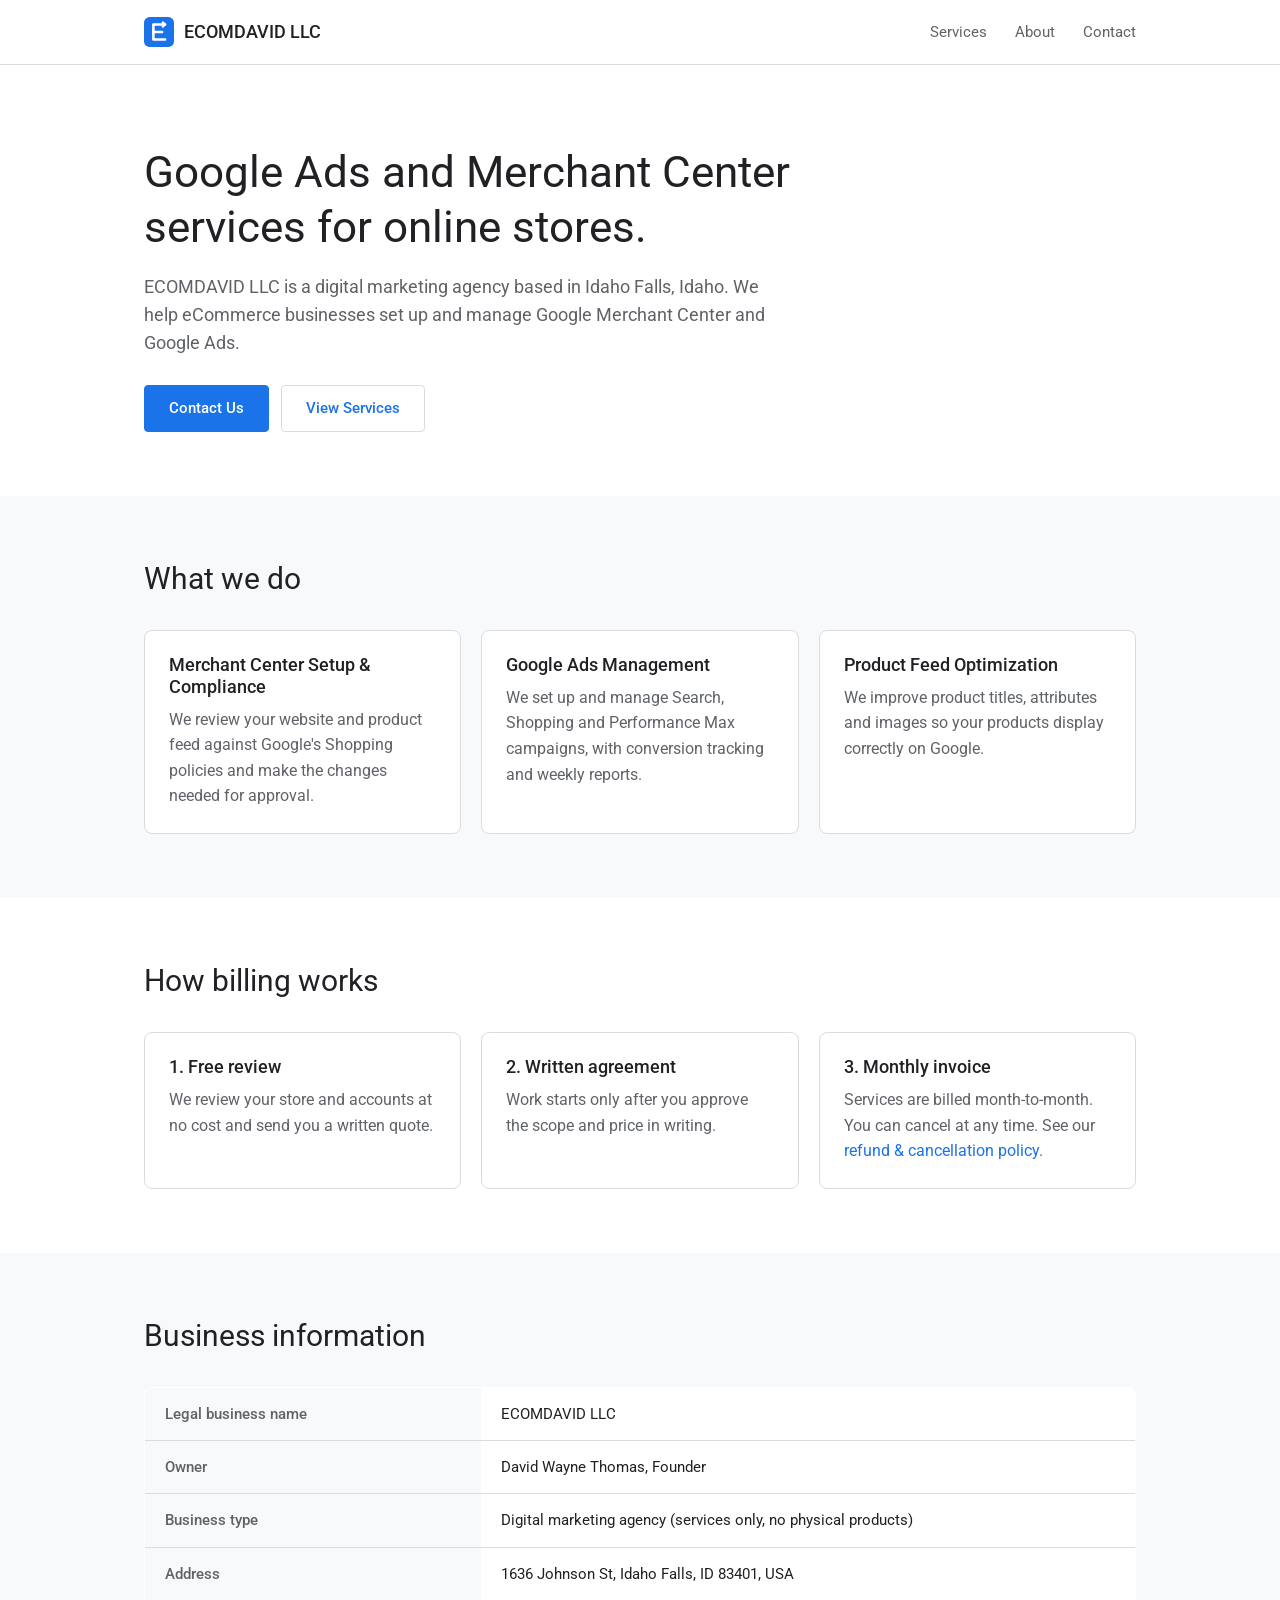
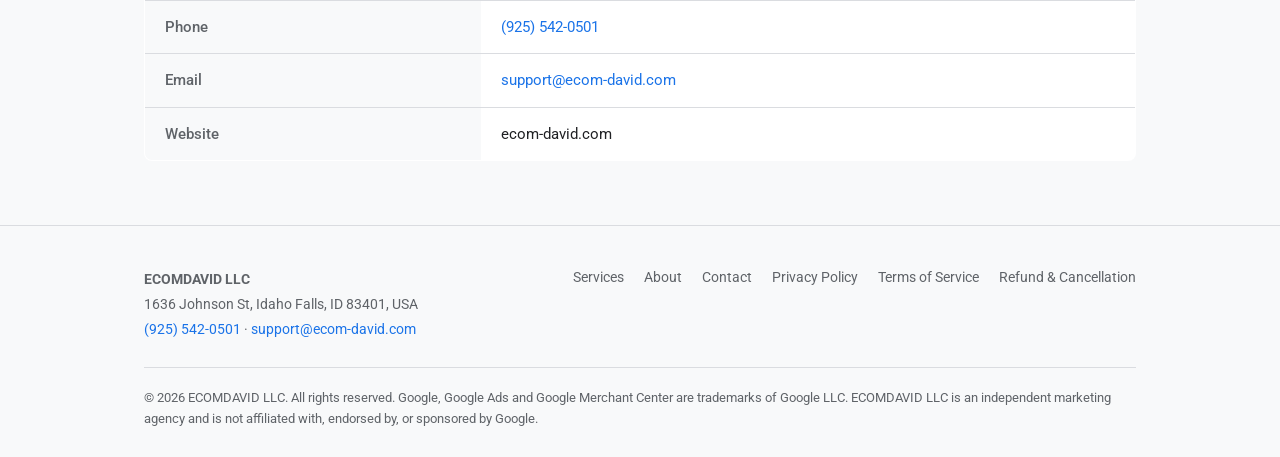
==== commit 69806206: "Simplify site for business verification and switch to Google-style palette Strip marketing extras (f" ====
--- a/index.html
+++ b/index.html
@@ -3,139 +3,52 @@
 <head>
 <meta charset="utf-8">
 <meta name="viewport" content="width=device-width, initial-scale=1">
-<title>Ecom David — Google Merchant Center Approval & Google Ads Agency</title>
-<meta name="description" content="Ecom David helps eCommerce stores fix Google Merchant Center suspensions and product disapprovals, then runs profitable Google Ads (Search, Shopping & Performance Max). Free audit.">
+<title>ECOMDAVID LLC | Google Ads & Merchant Center Services</title>
+<meta name="description" content="ECOMDAVID LLC is a digital marketing agency in Idaho Falls, Idaho, offering Google Merchant Center setup and compliance, Google Ads management and product feed services for online stores.">
 <link rel="canonical" href="https://ecom-david.com/">
-<meta property="og:title" content="Ecom David — Google Merchant Center Approval & Google Ads Agency">
-<meta property="og:description" content="Ecom David helps eCommerce stores fix Google Merchant Center suspensions and product disapprovals, then runs profitable Google Ads (Search, Shopping & Performance Max). Free audit.">
+<meta property="og:title" content="ECOMDAVID LLC | Google Ads & Merchant Center Services">
+<meta property="og:description" content="ECOMDAVID LLC is a digital marketing agency in Idaho Falls, Idaho, offering Google Merchant Center setup and compliance, Google Ads management and product feed services for online stores.">
 <meta property="og:url" content="https://ecom-david.com/">
-<meta property="og:site_name" content="Ecom David">
+<meta property="og:site_name" content="ECOMDAVID LLC">
 <meta property="og:type" content="website">
-<meta name="twitter:card" content="summary">
 <meta name="theme-color" content="#ffffff">
 <link rel="icon" href="/icon.svg" type="image/svg+xml">
 <link rel="preconnect" href="https://fonts.googleapis.com">
 <link rel="preconnect" href="https://fonts.gstatic.com" crossorigin>
-<link href="https://fonts.googleapis.com/css2?family=Inter:wght@400;500;600;700&family=Plus+Jakarta+Sans:wght@500;600;700;800&display=swap" rel="stylesheet">
+<link href="https://fonts.googleapis.com/css2?family=Roboto:wght@400;500;700&display=swap" rel="stylesheet">
 <link rel="stylesheet" href="/styles.css">
-<script type="application/ld+json">{"@context": "https://schema.org", "@type": "Organization", "name": "Ecom David", "legalName": "ECOMDAVID LLC", "url": "https://ecom-david.com", "logo": "https://ecom-david.com/icon.svg", "email": "support@ecom-david.com", "telephone": "+1-925-542-0501", "founder": {"@type": "Person", "name": "David Wayne Thomas", "jobTitle": "Founder"}, "address": {"@type": "PostalAddress", "streetAddress": "1636 Johnson St", "addressLocality": "Idaho Falls", "addressRegion": "ID", "postalCode": "83401", "addressCountry": "US"}, "contactPoint": [{"@type": "ContactPoint", "email": "support@ecom-david.com", "telephone": "+1-925-542-0501", "contactType": "customer support", "areaServed": "US", "availableLanguage": "English"}]}</script>
+<script type="application/ld+json">{"@context": "https://schema.org", "@type": "Organization", "name": "ECOMDAVID LLC", "legalName": "ECOMDAVID LLC", "url": "https://ecom-david.com", "logo": "https://ecom-david.com/icon.svg", "email": "support@ecom-david.com", "telephone": "+1-925-542-0501", "founder": {"@type": "Person", "name": "David Wayne Thomas", "jobTitle": "Founder"}, "address": {"@type": "PostalAddress", "streetAddress": "1636 Johnson St", "addressLocality": "Idaho Falls", "addressRegion": "ID", "postalCode": "83401", "addressCountry": "US"}}</script>
 </head>
 <body>
 <header class="site-header">
   <div class="container nav">
-    <a href="/" class="logo" aria-label="Ecom David home"><img src="/icon.svg" alt="" width="34" height="34"><span>Ecom<span class="accent">David</span></span></a>
-    <ul class="nav-links"><li><a href="/services">Services</a></li><li><a href="/#how-it-works">How It Works</a></li><li><a href="/about">About</a></li><li><a href="/contact">Contact</a></li></ul>
-    <div class="nav-cta">
-      <a class="nav-phone" href="tel:+19255420501">(925) 542-0501</a>
-      <a class="btn btn-primary" href="/contact">Get a Free Audit</a>
-    </div>
+    <a href="/" class="logo" aria-label="ECOMDAVID LLC home"><img src="/icon.svg" alt="" width="30" height="30"><span>ECOMDAVID LLC</span></a>
+    <ul class="nav-links"><li><a href="/services">Services</a></li><li><a href="/about">About</a></li><li><a href="/contact">Contact</a></li></ul>
     <button class="menu-toggle" aria-expanded="false" aria-label="Open menu">Menu</button>
   </div>
-  <nav class="mobile-menu"><a href="/services">Services</a><a href="/#how-it-works">How It Works</a><a href="/about">About</a><a href="/contact">Contact</a><a href="tel:+19255420501">Call (925) 542-0501</a><a class="btn btn-primary" href="/contact">Get a Free Audit</a></nav>
+  <nav class="mobile-menu"><a href="/services">Services</a><a href="/about">About</a><a href="/contact">Contact</a></nav>
 </header>
 <main>
 <section class="hero">
-  <div class="container hero-grid">
-    <div>
-      <span class="eyebrow">Google Ads &amp; Merchant Center Experts</span>
-      <h1>We get your store <span class="accent">approved on Google</span> &mdash; and selling profitably.</h1>
-      <p class="hero-lead">Ecom David helps online stores fix Google Merchant Center suspensions and product disapprovals, then runs Google Ads (Search, Shopping and Performance Max) that make you money.</p>
-      <div class="hero-actions">
-        <a class="btn btn-primary" href="/contact">Get a Free Audit</a>
-        <a class="btn btn-ghost" href="#how-it-works">See How It Works &rarr;</a>
-      </div>
-      <ul class="hero-points">
-        <li>Free account audit</li>
-        <li>Month-to-month, no lock-in</li>
-        <li>Reply within 1 business day</li>
-      </ul>
-    </div>
-    <div class="status-card" aria-label="Example: Merchant Center before and after">
-      <h3>Google Merchant Center</h3>
-      <p class="small">Example of the issues we fix</p>
-      <div class="status-row"><span>Misrepresentation</span><span class="pill pill-bad">Suspended</span></div>
-      <div class="status-row"><span>Return &amp; shipping policy</span><span class="pill pill-bad">Missing</span></div>
-      <div class="status-row"><span>214 products</span><span class="pill pill-bad">Disapproved</span></div>
-      <div class="status-arrow">&darr; After our fixes &darr;</div>
-      <div class="status-row"><span>Account status</span><span class="pill pill-good">Approved</span></div>
-      <div class="status-row"><span>Products</span><span class="pill pill-good">Live on Shopping</span></div>
-      <div class="status-row"><span>Google Ads</span><span class="pill pill-good">Running</span></div>
+  <div class="container">
+    <h1>Google Ads and Merchant Center services for online stores.</h1>
+    <p>ECOMDAVID LLC is a digital marketing agency based in Idaho Falls, Idaho. We help eCommerce businesses set up and manage Google Merchant Center and Google Ads.</p>
+    <div class="hero-actions">
+      <a class="btn btn-primary" href="/contact">Contact Us</a>
+      <a class="btn" href="/services">View Services</a>
     </div>
   </div>
 </section>
 
-<section class="section-alt" id="what-we-do">
+<section class="section-alt">
   <div class="container">
     <div class="section-head">
-      <span class="eyebrow">What We Do</span>
-      <h2>Three things, done properly.</h2>
-      <p>Simply put: we get your products onto Google, then we get you customers from Google at a profit.</p>
+      <h2>What we do</h2>
     </div>
     <div class="grid-3">
-      <div class="card featured">
-        <div class="icon">1</div>
-        <h3>Merchant Center Approval <span class="tag">Most popular</span></h3>
-        <p>Suspended, rejected or stuck in review? We find exactly what Google is flagging, fix your website and product feed, and submit a proper review request.</p>
-        <ul class="check-list">
-          <li>Misrepresentation suspensions</li>
-          <li>Policy &amp; website compliance fixes</li>
-          <li>Product disapprovals cleared</li>
-        </ul>
-      </div>
-      <div class="card featured">
-        <div class="icon">2</div>
-        <h3>Google Ads Management</h3>
-        <p>Search, Shopping and Performance Max campaigns built and managed by a senior specialist &mdash; focused on profit, not vanity numbers.</p>
-        <ul class="check-list">
-          <li>New account setup or full rebuild</li>
-          <li>Conversion tracking done right</li>
-          <li>Daily monitoring &amp; weekly reports</li>
-        </ul>
-      </div>
-      <div class="card">
-        <div class="icon">3</div>
-        <h3>Product Feed Optimization</h3>
-        <p>Better product titles, attributes and images so Google shows the right product to the right shopper &mdash; and stops disapproving them.</p>
-        <ul class="check-list">
-          <li>Feed audit &amp; cleanup</li>
-          <li>Supplemental feeds</li>
-          <li>Shopify, WooCommerce &amp; more</li>
-        </ul>
-      </div>
-    </div>
-    <p class="more-line">We also offer Microsoft Ads, Meta ads, email marketing and conversion optimization. <a href="/services">View all services &rarr;</a></p>
-  </div>
-</section>
-
-<section>
-  <div class="container">
-    <div class="section-head">
-      <span class="eyebrow">Problems We Solve</span>
-      <h2>Sound familiar?</h2>
-      <p>These are the most common reasons stores come to us. Each one has a fix.</p>
-    </div>
-    <div class="problems">
-      <div class="problem"><span class="x">&times;</span><div><strong>&ldquo;Account suspended for misrepresentation&rdquo;</strong><span>The most common &mdash; and most confusing &mdash; Merchant Center suspension.</span></div></div>
-      <div class="problem"><span class="x">&times;</span><div><strong>Products disapproved</strong><span>Price or availability mismatch, missing GTINs, image or landing page issues.</span></div></div>
-      <div class="problem"><span class="x">&times;</span><div><strong>Missing store policies</strong><span>Shipping, returns, contact details or business info Google can't verify.</span></div></div>
-      <div class="problem"><span class="x">&times;</span><div><strong>Review requests keep failing</strong><span>Each failed review can add a waiting period. Getting it right first matters.</span></div></div>
-      <div class="problem"><span class="x">&times;</span><div><strong>Ads spend money, but no profit</strong><span>Good-looking ROAS in Google Ads, but nothing left after product and shipping costs.</span></div></div>
-      <div class="problem"><span class="x">&times;</span><div><strong>Conversion tracking is broken</strong><span>Google can't optimize what it can't measure. Most accounts we audit have tracking gaps.</span></div></div>
-    </div>
-  </div>
-</section>
-
-<section class="section-alt" id="how-it-works">
-  <div class="container">
-    <div class="section-head">
-      <span class="eyebrow">How It Works</span>
-      <h2>Four simple steps.</h2>
-    </div>
-    <div class="steps">
-      <div class="step"><div class="num">01</div><h3>Free Audit</h3><p>Send us your store link. We review your website, Merchant Center and Google Ads accounts.</p></div>
-      <div class="step"><div class="num">02</div><h3>Clear Plan</h3><p>You get a written list of what's wrong and exactly how we'll fix it. Yours to keep, either way.</p></div>
-      <div class="step"><div class="num">03</div><h3>Fix &amp; Approve</h3><p>We fix the policy, website and feed issues, then submit for review the right way.</p></div>
-      <div class="step"><div class="num">04</div><h3>Launch &amp; Grow</h3><p>Once approved, we launch and manage your Google Ads and scale what's profitable.</p></div>
+      <div class="card"><h3>Merchant Center Setup &amp; Compliance</h3><p>We review your website and product feed against Google's Shopping policies and make the changes needed for approval.</p></div>
+      <div class="card"><h3>Google Ads Management</h3><p>We set up and manage Search, Shopping and Performance Max campaigns, with conversion tracking and weekly reports.</p></div>
+      <div class="card"><h3>Product Feed Optimization</h3><p>We improve product titles, attributes and images so your products display correctly on Google.</p></div>
     </div>
   </div>
 </section>
@@ -143,84 +56,53 @@
 <section>
   <div class="container">
     <div class="section-head">
-      <span class="eyebrow">Why Ecom David</span>
-      <h2>Straightforward help from a real specialist.</h2>
+      <h2>How billing works</h2>
     </div>
     <div class="grid-3">
-      <div class="card"><h3>Founder on your account</h3><p>No hand-offs to juniors. David Wayne Thomas personally works on every account.</p></div>
-      <div class="card"><h3>Honest from day one</h3><p>No one can guarantee Google's decision &mdash; and we won't pretend to. We fix what Google requires and tell you plainly where you stand.</p></div>
-      <div class="card"><h3>No long contracts</h3><p>Month-to-month. We keep clients by getting results, not by locking them in.</p></div>
+      <div class="card"><h3>1. Free review</h3><p>We review your store and accounts at no cost and send you a written quote.</p></div>
+      <div class="card"><h3>2. Written agreement</h3><p>Work starts only after you approve the scope and price in writing.</p></div>
+      <div class="card"><h3>3. Monthly invoice</h3><p>Services are billed month-to-month. You can cancel at any time. See our <a href="/refund-policy">refund &amp; cancellation policy</a>.</p></div>
     </div>
   </div>
 </section>
 
 <section class="section-alt">
   <div class="container">
-    <div class="section-head center">
-      <span class="eyebrow">FAQ</span>
-      <h2>Common questions</h2>
+    <div class="section-head">
+      <h2>Business information</h2>
     </div>
-    <div class="faq">
-      <details><summary>Can you guarantee Merchant Center approval?</summary><p>No honest agency can &mdash; Google makes the final decision. What we do is find every issue Google is likely flagging, fix it properly, and only then request a review. That gives your store the best possible chance.</p></details>
-      <details><summary>How long does Merchant Center approval take?</summary><p>Fixes usually take a few days to two weeks, depending on how much needs to change on your website and feed. Google's review itself typically takes several business days after submission.</p></details>
-      <details><summary>Do I need a Merchant Center account to run Google Ads?</summary><p>For Search ads, no. For Shopping and Performance Max ads &mdash; where your products appear with images and prices &mdash; yes, an approved Merchant Center account is required.</p></details>
-      <details><summary>Which platforms do you work with?</summary><p>Shopify, WooCommerce, BigCommerce, Wix, Squarespace and most custom stores.</p></details>
-      <details><summary>How much does it cost?</summary><p>The audit is free. After that, pricing depends on the work needed and your ad spend. We'll give you a clear quote with the audit &mdash; no surprises.</p></details>
-    </div>
-  </div>
-</section>
-<section class="cta-band section-alt">
-  <div class="container">
-    <span class="eyebrow">Free Audit</span>
-    <h2>Not approved yet? Ads not profitable?<br>Let's fix it.</h2>
-    <p>Tell us about your store. We'll review your Merchant Center and Google Ads accounts and send you a clear, written plan for free.</p>
-    <a class="btn btn-primary" href="/contact">Get My Free Audit</a>
-    <p class="contact-inline">Or call <a href="tel:+19255420501">(925) 542-0501</a> &middot; <a href="mailto:support@ecom-david.com">support@ecom-david.com</a></p>
+    
+<table class="details">
+  <tr><th>Legal business name</th><td>ECOMDAVID LLC</td></tr>
+  <tr><th>Owner</th><td>David Wayne Thomas, Founder</td></tr>
+  <tr><th>Business type</th><td>Digital marketing agency (services only, no physical products)</td></tr>
+  <tr><th>Address</th><td>1636 Johnson St, Idaho Falls, ID 83401, USA</td></tr>
+  <tr><th>Phone</th><td><a href="tel:+19255420501">(925) 542-0501</a></td></tr>
+  <tr><th>Email</th><td><a href="mailto:support@ecom-david.com">support@ecom-david.com</a></td></tr>
+  <tr><th>Website</th><td>ecom-david.com</td></tr>
+</table>
+
   </div>
 </section>
 </main>
 <footer class="site-footer">
   <div class="container">
     <div class="footer-grid">
-      <div class="footer-about">
-        <a href="/" class="logo"><img src="/icon.svg" alt="" width="34" height="34"><span>Ecom<span class="accent">David</span></span></a>
-        <p>We help online stores get approved on Google Merchant Center and grow profitably with Google Ads.</p>
+      <div>
+        <p><strong>ECOMDAVID LLC</strong></p>
+        <p>1636 Johnson St, Idaho Falls, ID 83401, USA</p>
+        <p><a href="tel:+19255420501">(925) 542-0501</a> &middot; <a href="mailto:support@ecom-david.com">support@ecom-david.com</a></p>
       </div>
-      <div>
-        <h4>Services</h4>
-        <ul>
-          <li><a href="/services#merchant-center">Merchant Center Approval</a></li>
-          <li><a href="/services#google-ads">Google Ads Management</a></li>
-          <li><a href="/services#shopping-feed">Shopping Feed &amp; PMax</a></li>
-          <li><a href="/services#other">Other Services</a></li>
-        </ul>
-      </div>
-      <div>
-        <h4>Company</h4>
-        <ul>
-          <li><a href="/about">About Us</a></li>
-          <li><a href="/#how-it-works">How It Works</a></li>
-          <li><a href="/contact">Contact</a></li>
-          <li><a href="/privacy">Privacy Policy</a></li>
-          <li><a href="/terms">Terms of Service</a></li>
-        </ul>
-      </div>
-      <div>
-        <h4>Contact</h4>
-        <ul>
-          <li>ECOMDAVID LLC</li>
-          <li>Founder: David Wayne Thomas</li>
-          <li><a href="tel:+19255420501">(925) 542-0501</a></li>
-          <li><a href="mailto:support@ecom-david.com">support@ecom-david.com</a></li>
-          <li>1636 Johnson St, Idaho Falls, ID 83401, USA</li>
-        </ul>
-      </div>
+      <ul class="footer-links">
+        <li><a href="/services">Services</a></li>
+        <li><a href="/about">About</a></li>
+        <li><a href="/contact">Contact</a></li>
+        <li><a href="/privacy">Privacy Policy</a></li>
+        <li><a href="/terms">Terms of Service</a></li>
+        <li><a href="/refund-policy">Refund &amp; Cancellation</a></li>
+      </ul>
     </div>
-    <p class="disclaimer">Google, Google Ads and Google Merchant Center are trademarks of Google LLC. ECOMDAVID LLC is an independent marketing agency and is not affiliated with, endorsed by, or sponsored by Google. Final approval decisions are made by Google.</p>
-    <div class="footer-bottom">
-      <span>&copy; <span data-year>2026</span> ECOMDAVID LLC. All rights reserved.</span>
-      <span>1636 Johnson St, Idaho Falls, ID 83401, USA</span>
-    </div>
+    <p class="disclaimer">&copy; <span data-year>2026</span> ECOMDAVID LLC. All rights reserved. Google, Google Ads and Google Merchant Center are trademarks of Google LLC. ECOMDAVID LLC is an independent marketing agency and is not affiliated with, endorsed by, or sponsored by Google.</p>
   </div>
 </footer>
 <script src="/script.js"></script>
--- a/styles.css
+++ b/styles.css
@@ -1,23 +1,18 @@
 :root {
   --bg: #ffffff;
-  --surface: #f5f7fa;
-  --card: #ffffff;
-  --line: #e2e7ee;
-  --text: #0f1e33;
-  --muted: #5b6778;
-  --primary: #1d4ed8;
-  --primary-dark: #1e3a8a;
-  --good: #15803d;
-  --good-soft: #e7f5ec;
-  --bad: #b42318;
-  --bad-soft: #fdecea;
-  --display: "Plus Jakarta Sans", system-ui, sans-serif;
-  --sans: "Inter", system-ui, -apple-system, sans-serif;
-  --max: 1120px;
+  --surface: #f8f9fa;
+  --line: #dadce0;
+  --text: #202124;
+  --muted: #5f6368;
+  --blue: #1a73e8;
+  --blue-dark: #174ea6;
+  --green: #188038;
+  --red: #d93025;
+  --sans: "Roboto", Arial, sans-serif;
+  --max: 1040px;
 }
 
 * { box-sizing: border-box; margin: 0; padding: 0; }
-html { scroll-behavior: smooth; }
 body {
   background: var(--bg);
   color: var(--text);
@@ -26,223 +21,123 @@
   line-height: 1.6;
   -webkit-font-smoothing: antialiased;
 }
-a { color: inherit; text-decoration: none; }
-img, svg { display: block; max-width: 100%; }
-h1, h2, h3 { font-family: var(--display); line-height: 1.2; letter-spacing: -0.01em; }
-h1 { font-size: clamp(2.2rem, 5.5vw, 3.75rem); font-weight: 700; }
-h2 { font-size: clamp(1.75rem, 3.6vw, 2.6rem); font-weight: 700; }
-h3 { font-size: 1.2rem; font-weight: 600; }
+a { color: var(--blue); text-decoration: none; }
+a:hover { text-decoration: underline; }
+img { display: block; max-width: 100%; }
+h1, h2, h3 { font-weight: 500; line-height: 1.25; color: var(--text); }
+h1 { font-size: clamp(2rem, 4.5vw, 2.75rem); font-weight: 400; }
+h2 { font-size: clamp(1.5rem, 3vw, 1.9rem); font-weight: 400; }
+h3 { font-size: 1.1rem; }
 p { color: var(--muted); }
-.accent { color: var(--primary); }
 
-.container { max-width: var(--max); margin: 0 auto; padding: 0 20px; }
-section { padding: 88px 0; }
-.section-alt { background: var(--surface); border-top: 1px solid var(--line); border-bottom: 1px solid var(--line); }
-.eyebrow {
-  display: inline-block;
-  font-size: 0.78rem;
-  font-weight: 600;
-  letter-spacing: 0.12em;
-  text-transform: uppercase;
-  color: var(--primary);
-  margin-bottom: 14px;
-}
-.section-head { max-width: 680px; margin-bottom: 48px; }
-.section-head p { margin-top: 14px; font-size: 1.08rem; }
-.center { text-align: center; margin-left: auto; margin-right: auto; }
+.container { max-width: var(--max); margin: 0 auto; padding: 0 24px; }
+section { padding: 64px 0; }
+.section-alt { background: var(--surface); }
+.section-head { max-width: 640px; margin-bottom: 32px; }
+.section-head p { margin-top: 10px; }
 
 /* Buttons */
 .btn {
-  display: inline-flex;
-  align-items: center;
-  justify-content: center;
-  gap: 8px;
-  padding: 14px 24px;
-  border-radius: 999px;
-  font-weight: 600;
-  font-size: 0.97rem;
-  transition: transform 0.15s, box-shadow 0.15s, background 0.15s;
+  display: inline-block;
+  padding: 10px 24px;
+  border-radius: 4px;
+  font-family: inherit;
+  font-size: 0.95rem;
+  font-weight: 500;
+  border: 1px solid var(--line);
+  background: #fff;
+  color: var(--blue);
   cursor: pointer;
-  border: 0;
-  font-family: inherit;
 }
-.btn-primary { background: var(--primary); color: #fff; }
-.btn-primary:hover { background: var(--primary-dark); transform: translateY(-1px); box-shadow: 0 8px 20px rgba(29, 78, 216, 0.2); }
-.btn-ghost { border: 1px solid var(--line); color: var(--text); background: #fff; }
-.btn-ghost:hover { background: var(--surface); }
+.btn:hover { background: var(--surface); text-decoration: none; }
+.btn-primary { background: var(--blue); border-color: var(--blue); color: #fff; }
+.btn-primary:hover { background: var(--blue-dark); border-color: var(--blue-dark); }
 
 /* Header */
-.site-header {
-  position: sticky;
-  top: 0;
-  z-index: 50;
-  background: rgba(255, 255, 255, 0.92);
-  backdrop-filter: blur(12px);
-  -webkit-backdrop-filter: blur(12px);
-  border-bottom: 1px solid var(--line);
-}
-.nav { display: flex; align-items: center; justify-content: space-between; height: 72px; gap: 20px; }
-.logo { display: flex; align-items: center; gap: 10px; font-family: var(--display); font-weight: 700; font-size: 1.25rem; }
-.logo img { width: 34px; height: 34px; }
-.nav-links { display: flex; align-items: center; gap: 30px; list-style: none; }
-.nav-links a { font-size: 0.94rem; color: var(--muted); transition: color 0.15s; }
-.nav-links a:hover, .nav-links a.active { color: var(--text); }
-.nav-cta { display: flex; align-items: center; gap: 18px; }
-.nav-phone { font-size: 0.92rem; color: var(--text); font-weight: 500; }
-.nav-cta .btn { padding: 10px 18px; font-size: 0.9rem; }
-.menu-toggle { display: none; background: none; border: 1px solid var(--line); color: var(--text); border-radius: 10px; padding: 8px 12px; font-size: 0.9rem; cursor: pointer; font-family: inherit; }
-.mobile-menu { display: none; border-top: 1px solid var(--line); padding: 16px 20px 24px; }
+.site-header { border-bottom: 1px solid var(--line); background: #fff; }
+.nav { display: flex; align-items: center; justify-content: space-between; height: 64px; gap: 20px; }
+.logo { display: flex; align-items: center; gap: 10px; font-size: 1.15rem; font-weight: 500; color: var(--text); }
+.logo:hover { text-decoration: none; }
+.logo img { width: 30px; height: 30px; }
+.nav-links { display: flex; align-items: center; gap: 28px; list-style: none; }
+.nav-links a { font-size: 0.95rem; color: var(--muted); }
+.nav-links a:hover, .nav-links a.active { color: var(--blue); text-decoration: none; }
+.menu-toggle { display: none; background: none; border: 1px solid var(--line); color: var(--text); border-radius: 4px; padding: 6px 12px; font: inherit; font-size: 0.9rem; cursor: pointer; }
+.mobile-menu { display: none; border-top: 1px solid var(--line); padding: 8px 24px 16px; }
 .mobile-menu a { display: block; padding: 12px 0; color: var(--text); border-bottom: 1px solid var(--line); }
-.mobile-menu .btn { margin-top: 16px; width: 100%; }
 .mobile-menu.open { display: block; }
 
 /* Hero */
-.hero { position: relative; padding: 96px 0 88px; overflow: hidden; }
-.hero::before {
-  content: "";
-  position: absolute;
-  inset: 0;
-  background: radial-gradient(ellipse 60% 55% at 75% 30%, rgba(29, 78, 216, 0.07), transparent 65%);
-  pointer-events: none;
-}
-.hero-grid { position: relative; display: grid; grid-template-columns: 1.15fr 0.85fr; gap: 56px; align-items: center; }
-.hero h1 { margin: 6px 0 22px; }
-.hero-lead { font-size: 1.15rem; max-width: 580px; }
-.hero-actions { display: flex; flex-wrap: wrap; gap: 14px; margin-top: 32px; }
-.hero-points { display: flex; flex-wrap: wrap; gap: 10px 22px; margin-top: 30px; list-style: none; }
-.hero-points li { font-size: 0.9rem; color: var(--text); display: flex; align-items: center; gap: 8px; }
-.hero-points li::before { content: "✓"; color: var(--primary); font-weight: 700; }
-
-.status-card { background: var(--card); border: 1px solid var(--line); border-radius: 20px; padding: 26px; box-shadow: 0 20px 50px rgba(15, 30, 51, 0.08); }
-.status-card h3 { font-size: 1rem; margin-bottom: 4px; }
-.status-card .small { font-size: 0.82rem; color: var(--muted); margin-bottom: 20px; }
-.status-row { display: flex; align-items: center; justify-content: space-between; gap: 12px; padding: 13px 0; border-top: 1px solid var(--line); font-size: 0.92rem; }
-.pill { font-size: 0.75rem; font-weight: 600; padding: 4px 10px; border-radius: 999px; white-space: nowrap; }
-.pill-bad { background: var(--bad-soft); color: var(--bad); }
-.pill-good { background: var(--good-soft); color: var(--good); }
-.status-arrow { text-align: center; color: var(--good); font-size: 0.82rem; font-weight: 600; letter-spacing: 0.08em; text-transform: uppercase; padding: 14px 0 6px; }
+.hero { padding: 80px 0 64px; }
+.hero h1 { max-width: 760px; }
+.hero p { max-width: 640px; margin-top: 18px; font-size: 1.1rem; }
+.hero-actions { display: flex; flex-wrap: wrap; gap: 12px; margin-top: 28px; }
 
 /* Cards */
 .grid-3 { display: grid; grid-template-columns: repeat(3, 1fr); gap: 20px; }
 .grid-2 { display: grid; grid-template-columns: repeat(2, 1fr); gap: 20px; }
-.card { background: var(--card); border: 1px solid var(--line); border-radius: 18px; padding: 30px; }
-.card h3 { margin: 14px 0 10px; }
-.card .icon {
-  width: 46px; height: 46px; border-radius: 12px;
-  background: rgba(29, 78, 216, 0.07); color: var(--primary);
-  display: flex; align-items: center; justify-content: center;
-  font-family: var(--display); font-weight: 700; font-size: 1.1rem;
-}
-.card.featured { border-color: rgba(29, 78, 216, 0.35); background: linear-gradient(180deg, rgba(29, 78, 216, 0.04), var(--card) 60%); }
-.tag { display: inline-block; font-size: 0.72rem; font-weight: 600; letter-spacing: 0.08em; text-transform: uppercase; color: #fff; background: var(--primary); padding: 3px 10px; border-radius: 999px; margin-left: 8px; vertical-align: middle; }
-.check-list { list-style: none; margin-top: 16px; }
-.check-list li { position: relative; padding-left: 26px; margin: 9px 0; color: var(--text); font-size: 0.95rem; }
-.check-list li::before { content: "✓"; position: absolute; left: 0; color: var(--primary); font-weight: 700; }
-.more-line { margin-top: 28px; text-align: center; font-size: 0.97rem; }
-.more-line a { color: var(--primary); font-weight: 600; }
+.card { background: #fff; border: 1px solid var(--line); border-radius: 8px; padding: 24px; }
+.card h3 { margin-bottom: 8px; }
+.check-list { list-style: none; margin-top: 14px; }
+.check-list li { position: relative; padding-left: 24px; margin: 8px 0; color: var(--text); font-size: 0.95rem; }
+.check-list li::before { content: "✓"; position: absolute; left: 0; color: var(--green); font-weight: 700; }
 
-/* Problems list */
-.problems { display: grid; grid-template-columns: repeat(2, 1fr); gap: 14px; }
-.problem { display: flex; gap: 14px; align-items: flex-start; background: var(--card); border: 1px solid var(--line); border-radius: 14px; padding: 18px 20px; }
-.problem .x { flex: none; width: 26px; height: 26px; border-radius: 50%; background: var(--bad-soft); color: var(--bad); display: flex; align-items: center; justify-content: center; font-size: 0.8rem; font-weight: 700; margin-top: 2px; }
-.problem strong { display: block; color: var(--text); font-weight: 600; }
-.problem span { color: var(--muted); font-size: 0.92rem; }
-
-/* Steps */
-.steps { display: grid; grid-template-columns: repeat(4, 1fr); gap: 20px; counter-reset: step; }
-.step { background: var(--card); border: 1px solid var(--line); border-radius: 18px; padding: 28px; }
-.step .num { font-family: var(--display); font-size: 2rem; font-weight: 700; color: var(--primary); }
-.step h3 { margin: 10px 0 8px; }
-.step p { font-size: 0.94rem; }
-
-/* FAQ */
-.faq { max-width: 780px; margin: 0 auto; }
-.faq details { border-bottom: 1px solid var(--line); padding: 20px 0; }
-.faq summary { cursor: pointer; list-style: none; font-weight: 600; font-size: 1.05rem; display: flex; justify-content: space-between; gap: 20px; }
-.faq summary::-webkit-details-marker { display: none; }
-.faq summary::after { content: "+"; color: var(--primary); font-size: 1.4rem; line-height: 1; }
-.faq details[open] summary::after { content: "−"; }
-.faq details p { margin-top: 12px; }
-
-/* CTA band */
-.cta-band { text-align: center; position: relative; overflow: hidden; }
-.cta-band::before { content: ""; position: absolute; inset: 0; background: radial-gradient(ellipse 60% 70% at 50% 100%, rgba(29, 78, 216, 0.07), transparent 65%); pointer-events: none; }
-.cta-band .container { position: relative; }
-.cta-band p { max-width: 600px; margin: 16px auto 30px; font-size: 1.08rem; }
-.cta-band .contact-inline { margin-top: 22px; font-size: 0.95rem; }
-.cta-band .contact-inline a { color: var(--text); }
+/* Business details table */
+.details { width: 100%; border-collapse: collapse; background: #fff; border: 1px solid var(--line); border-radius: 8px; overflow: hidden; }
+.details th, .details td { text-align: left; padding: 14px 20px; border-top: 1px solid var(--line); font-size: 0.95rem; vertical-align: top; }
+.details tr:first-child th, .details tr:first-child td { border-top: 0; }
+.details th { width: 34%; font-weight: 500; color: var(--muted); background: var(--surface); }
 
 /* Page header (inner pages) */
-.page-hero { padding: 80px 0 40px; }
-.page-hero p { max-width: 680px; margin-top: 16px; font-size: 1.12rem; }
+.page-hero { padding: 56px 0 24px; }
+.page-hero p { max-width: 640px; margin-top: 12px; font-size: 1.05rem; }
 
 /* Service detail */
-.service { display: grid; grid-template-columns: 0.9fr 1.1fr; gap: 48px; padding: 48px 0; border-top: 1px solid var(--line); }
-.service:first-child { border-top: 0; }
-.service h2 { font-size: clamp(1.5rem, 3vw, 2rem); margin-top: 6px; }
-.service p { margin-top: 12px; }
-
-/* About */
-.founder { display: grid; grid-template-columns: 220px 1fr; gap: 40px; align-items: start; }
-.avatar { width: 220px; height: 220px; border-radius: 24px; background: linear-gradient(135deg, var(--primary-dark), var(--primary)); color: #fff; display: flex; align-items: center; justify-content: center; font-family: var(--display); font-size: 4rem; font-weight: 700; }
-.founder p { margin-top: 14px; }
-.founder .role { color: var(--primary); font-weight: 600; margin-top: 4px; }
+.service { padding: 32px 0; border-top: 1px solid var(--line); }
+.service:first-child { border-top: 0; padding-top: 0; }
+.service p { margin-top: 10px; max-width: 720px; }
 
 /* Contact */
-.contact-grid { display: grid; grid-template-columns: 0.9fr 1.1fr; gap: 48px; align-items: start; }
-.info-list { list-style: none; margin-top: 28px; }
-.info-list li { padding: 16px 0; border-top: 1px solid var(--line); }
-.info-list .label { display: block; font-size: 0.78rem; letter-spacing: 0.1em; text-transform: uppercase; color: var(--muted); margin-bottom: 4px; }
-.info-list a, .info-list .val { color: var(--text); font-weight: 500; }
-.info-list a:hover { color: var(--primary); }
-.form { background: var(--card); border: 1px solid var(--line); border-radius: 20px; padding: 32px; }
-.form-row { display: grid; grid-template-columns: 1fr 1fr; gap: 16px; }
-.field { margin-bottom: 18px; }
-.field label { display: block; font-size: 0.88rem; font-weight: 500; margin-bottom: 8px; color: var(--text); }
-.field input, .field select, .field textarea {
+.contact-grid { display: grid; grid-template-columns: 1fr 1fr; gap: 40px; align-items: start; }
+.form { background: #fff; border: 1px solid var(--line); border-radius: 8px; padding: 28px; }
+.field { margin-bottom: 16px; }
+.field label { display: block; font-size: 0.9rem; font-weight: 500; margin-bottom: 6px; color: var(--text); }
+.field input, .field textarea {
   width: 100%; font: inherit; font-size: 0.95rem; color: var(--text);
-  background: #fff; border: 1px solid var(--line); border-radius: 12px; padding: 13px 15px; outline: none;
+  background: #fff; border: 1px solid var(--line); border-radius: 4px; padding: 10px 12px; outline: none;
 }
-.field input:focus, .field select:focus, .field textarea:focus { border-color: var(--primary); box-shadow: 0 0 0 3px rgba(29, 78, 216, 0.12); }
+.field input:focus, .field textarea:focus { border-color: var(--blue); box-shadow: 0 0 0 1px var(--blue); }
 .field textarea { min-height: 120px; resize: vertical; }
 .form .btn { width: 100%; }
-.form-note { font-size: 0.85rem; margin-top: 14px; text-align: center; }
 .form-status { margin-top: 14px; font-size: 0.95rem; text-align: center; }
-.form-status.ok { color: var(--good); }
-.form-status.err { color: var(--bad); }
+.form-status.ok { color: var(--green); }
+.form-status.err { color: var(--red); }
 
 /* Legal */
 .legal { max-width: 760px; }
-.legal h2 { font-size: 1.3rem; margin: 36px 0 10px; }
+.legal h2 { font-size: 1.2rem; font-weight: 500; margin: 32px 0 8px; }
 .legal p { margin-bottom: 10px; }
-.legal a { color: var(--primary); }
 
 /* Footer */
-.site-footer { border-top: 1px solid var(--line); padding: 64px 0 32px; background: var(--surface); }
-.footer-grid { display: grid; grid-template-columns: 1.4fr 1fr 1fr 1.2fr; gap: 40px; }
-.footer-grid h4 { font-family: var(--display); font-size: 0.95rem; margin-bottom: 14px; }
-.footer-grid ul { list-style: none; }
-.footer-grid li { margin: 8px 0; font-size: 0.92rem; color: var(--muted); }
-.footer-grid li a:hover { color: var(--text); }
-.footer-about p { margin-top: 14px; font-size: 0.92rem; max-width: 300px; }
-.footer-bottom { display: flex; justify-content: space-between; flex-wrap: wrap; gap: 12px; margin-top: 48px; padding-top: 24px; border-top: 1px solid var(--line); font-size: 0.82rem; color: var(--muted); }
-.disclaimer { margin-top: 16px; font-size: 0.78rem; color: var(--muted); }
+.site-footer { border-top: 1px solid var(--line); background: var(--surface); padding: 40px 0 28px; font-size: 0.9rem; }
+.footer-grid { display: flex; flex-wrap: wrap; justify-content: space-between; gap: 24px; }
+.footer-grid p { margin: 2px 0; }
+.footer-links { display: flex; flex-wrap: wrap; gap: 8px 20px; list-style: none; }
+.footer-links a { color: var(--muted); }
+.disclaimer { margin-top: 24px; padding-top: 20px; border-top: 1px solid var(--line); font-size: 0.8rem; color: var(--muted); }
 
 /* Responsive */
-@media (max-width: 960px) {
-  .nav-links, .nav-cta { display: none; }
+@media (max-width: 860px) {
+  .nav-links { display: none; }
   .menu-toggle { display: block; }
-  .hero-grid, .service, .contact-grid { grid-template-columns: 1fr; gap: 36px; }
-  .grid-3, .steps { grid-template-columns: 1fr 1fr; }
-  .footer-grid { grid-template-columns: 1fr 1fr; }
+  .grid-3, .grid-2, .contact-grid { grid-template-columns: 1fr; }
 }
-@media (max-width: 640px) {
-  section { padding: 64px 0; }
+@media (max-width: 600px) {
+  section { padding: 48px 0; }
   .container { padding: 0 16px; }
-  .hero { padding: 56px 0 64px; }
-  .grid-3, .grid-2, .steps, .problems, .form-row, .footer-grid { grid-template-columns: 1fr; }
-  .founder { grid-template-columns: 1fr; }
-  .avatar { width: 140px; height: 140px; font-size: 2.6rem; }
-  .card, .form { padding: 24px; }
-  .hero-actions .btn { width: 100%; }
+  .hero { padding: 48px 0; }
+  .hero-actions .btn { width: 100%; text-align: center; }
+  .details, .details tbody, .details tr, .details th, .details td { display: block; width: 100%; }
+  .details td { border-top: 0; padding-top: 0; }
+  .details th { background: none; padding-bottom: 4px; }
 }
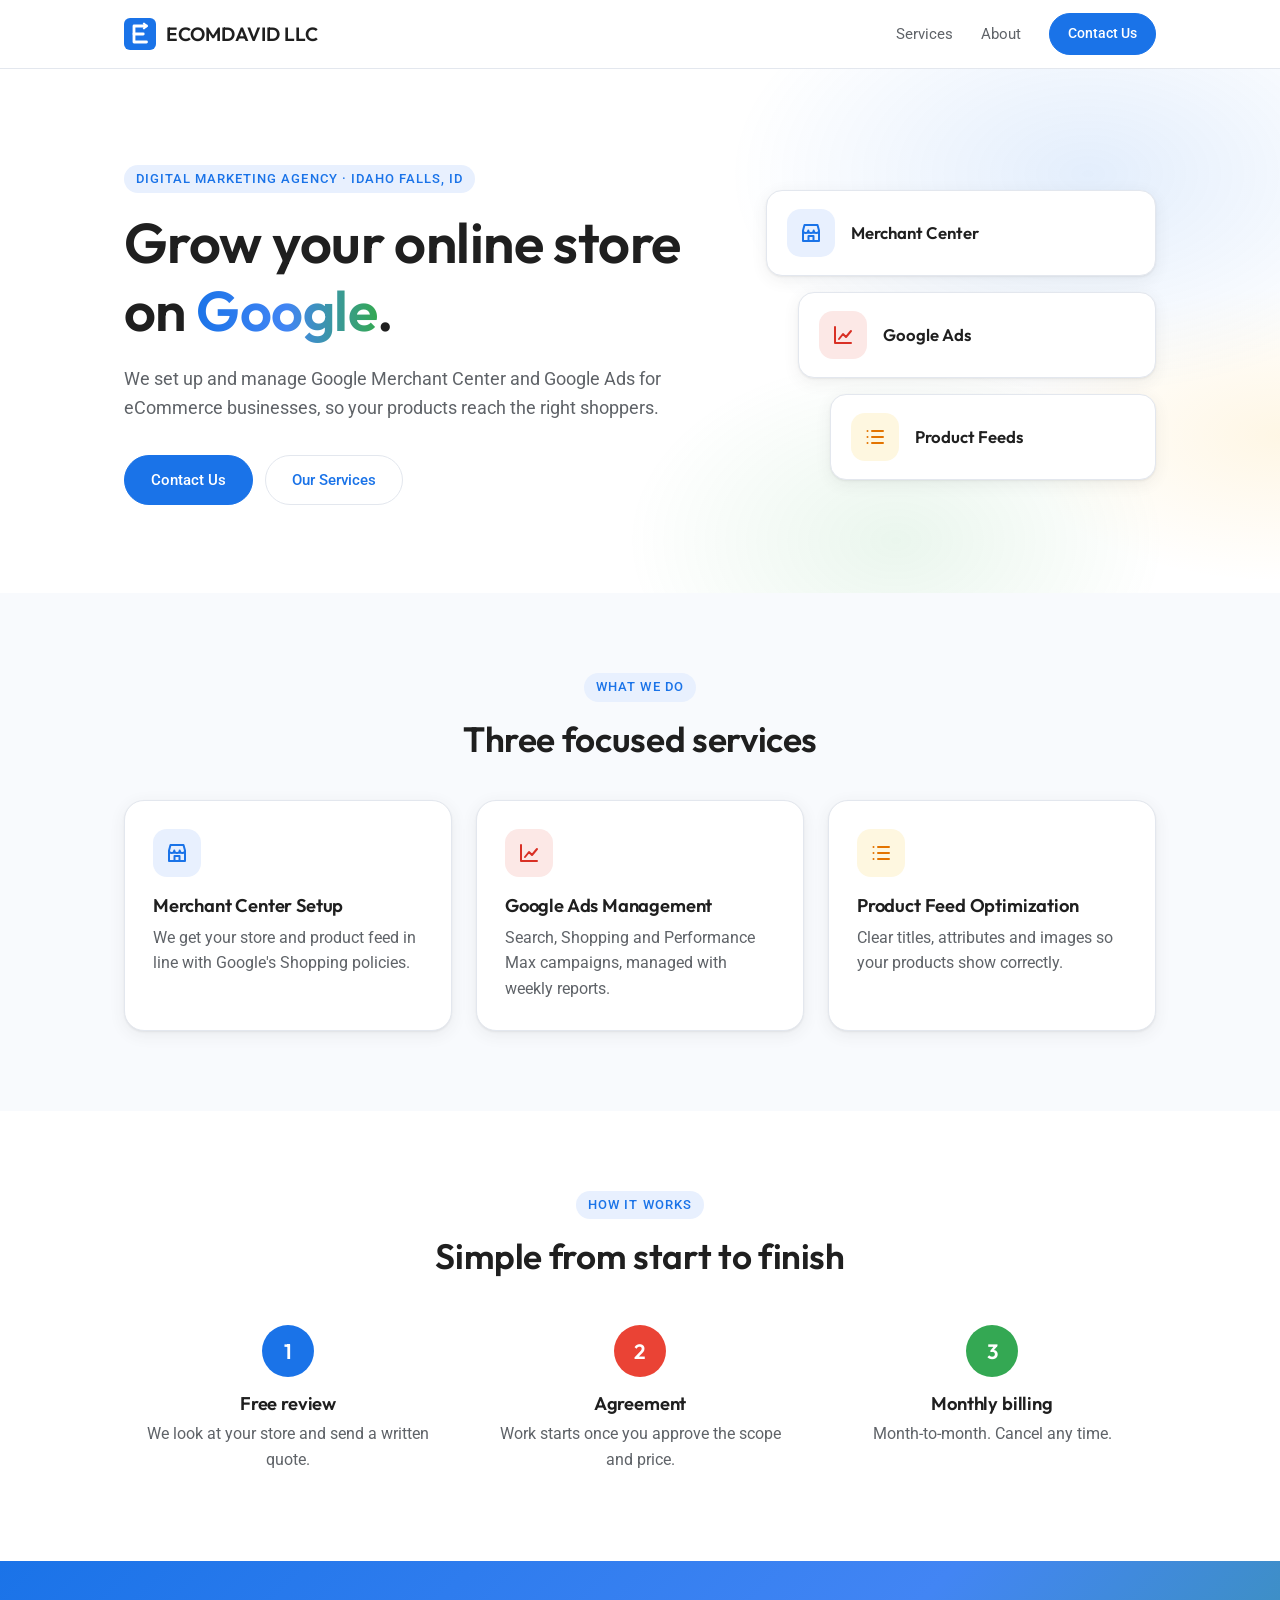
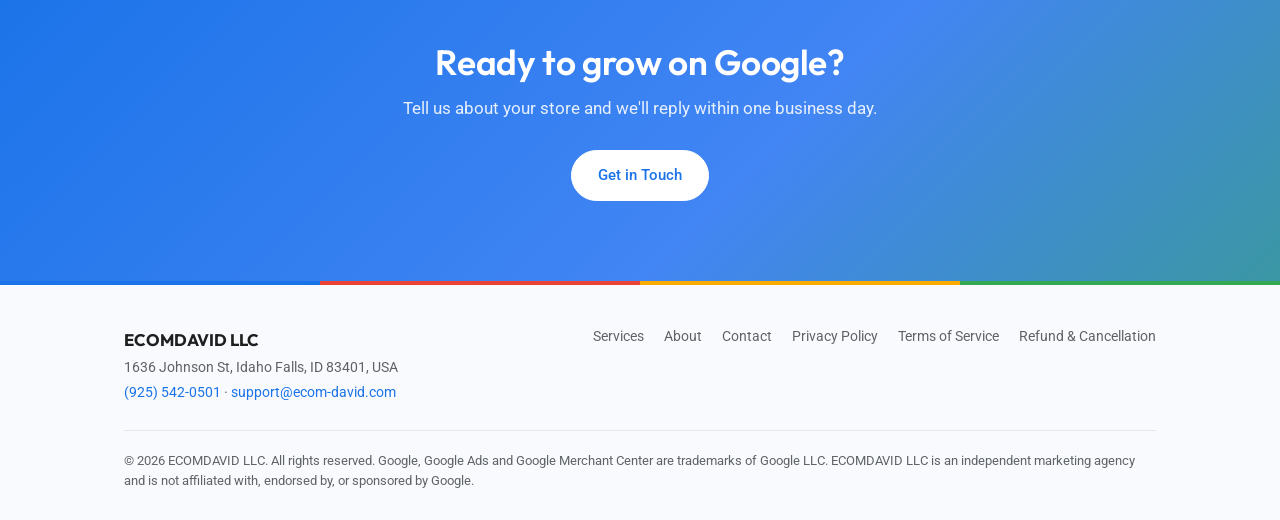
==== commit bb032b9f: "Add modern styling with Google color accents and trim repeated details Co-Authored-By: Claude Opus 5" ====
--- a/index.html
+++ b/index.html
@@ -4,10 +4,10 @@
 <meta charset="utf-8">
 <meta name="viewport" content="width=device-width, initial-scale=1">
 <title>ECOMDAVID LLC | Google Ads & Merchant Center Services</title>
-<meta name="description" content="ECOMDAVID LLC is a digital marketing agency in Idaho Falls, Idaho, offering Google Merchant Center setup and compliance, Google Ads management and product feed services for online stores.">
+<meta name="description" content="ECOMDAVID LLC is a digital marketing agency in Idaho Falls, Idaho, offering Google Merchant Center setup, Google Ads management and product feed services for online stores.">
 <link rel="canonical" href="https://ecom-david.com/">
 <meta property="og:title" content="ECOMDAVID LLC | Google Ads & Merchant Center Services">
-<meta property="og:description" content="ECOMDAVID LLC is a digital marketing agency in Idaho Falls, Idaho, offering Google Merchant Center setup and compliance, Google Ads management and product feed services for online stores.">
+<meta property="og:description" content="ECOMDAVID LLC is a digital marketing agency in Idaho Falls, Idaho, offering Google Merchant Center setup, Google Ads management and product feed services for online stores.">
 <meta property="og:url" content="https://ecom-david.com/">
 <meta property="og:site_name" content="ECOMDAVID LLC">
 <meta property="og:type" content="website">
@@ -15,7 +15,7 @@
 <link rel="icon" href="/icon.svg" type="image/svg+xml">
 <link rel="preconnect" href="https://fonts.googleapis.com">
 <link rel="preconnect" href="https://fonts.gstatic.com" crossorigin>
-<link href="https://fonts.googleapis.com/css2?family=Roboto:wght@400;500;700&display=swap" rel="stylesheet">
+<link href="https://fonts.googleapis.com/css2?family=Outfit:wght@500;600;700&family=Roboto:wght@400;500;700&display=swap" rel="stylesheet">
 <link rel="stylesheet" href="/styles.css">
 <script type="application/ld+json">{"@context": "https://schema.org", "@type": "Organization", "name": "ECOMDAVID LLC", "legalName": "ECOMDAVID LLC", "url": "https://ecom-david.com", "logo": "https://ecom-david.com/icon.svg", "email": "support@ecom-david.com", "telephone": "+1-925-542-0501", "founder": {"@type": "Person", "name": "David Wayne Thomas", "jobTitle": "Founder"}, "address": {"@type": "PostalAddress", "streetAddress": "1636 Johnson St", "addressLocality": "Idaho Falls", "addressRegion": "ID", "postalCode": "83401", "addressCountry": "US"}}</script>
 </head>
@@ -23,69 +23,69 @@
 <header class="site-header">
   <div class="container nav">
     <a href="/" class="logo" aria-label="ECOMDAVID LLC home"><img src="/icon.svg" alt="" width="30" height="30"><span>ECOMDAVID LLC</span></a>
-    <ul class="nav-links"><li><a href="/services">Services</a></li><li><a href="/about">About</a></li><li><a href="/contact">Contact</a></li></ul>
+    <ul class="nav-links"><li><a href="/services">Services</a></li><li><a href="/about">About</a></li><li><a class="btn btn-primary btn-sm" href="/contact">Contact Us</a></li></ul>
     <button class="menu-toggle" aria-expanded="false" aria-label="Open menu">Menu</button>
   </div>
   <nav class="mobile-menu"><a href="/services">Services</a><a href="/about">About</a><a href="/contact">Contact</a></nav>
 </header>
 <main>
 <section class="hero">
-  <div class="container">
-    <h1>Google Ads and Merchant Center services for online stores.</h1>
-    <p>ECOMDAVID LLC is a digital marketing agency based in Idaho Falls, Idaho. We help eCommerce businesses set up and manage Google Merchant Center and Google Ads.</p>
-    <div class="hero-actions">
-      <a class="btn btn-primary" href="/contact">Contact Us</a>
-      <a class="btn" href="/services">View Services</a>
+  <div class="container hero-grid">
+    <div>
+      <span class="eyebrow">Digital marketing agency &middot; Idaho Falls, ID</span>
+      <h1>Grow your online store on <span class="grad">Google</span>.</h1>
+      <p>We set up and manage Google Merchant Center and Google Ads for eCommerce businesses, so your products reach the right shoppers.</p>
+      <div class="hero-actions">
+        <a class="btn btn-primary" href="/contact">Contact Us</a>
+        <a class="btn" href="/services">Our Services</a>
+      </div>
+    </div>
+    <div class="hero-art" aria-hidden="true">
+      <div class="mini mini-blue"><span class="icon icon-blue"><svg viewBox="0 0 24 24" aria-hidden="true"><path d="M4 9.5 5.5 4h13L20 9.5M4 9.5V20h16V9.5M4 9.5c0 1.4 1.1 2.5 2.7 2.5S9.3 10.9 9.3 9.5c0 1.4 1.2 2.5 2.7 2.5s2.7-1.1 2.7-2.5c0 1.4 1.1 2.5 2.6 2.5S20 10.9 20 9.5M9.5 20v-5h5v5"/></svg></span><span>Merchant Center</span></div>
+      <div class="mini mini-red"><span class="icon icon-red"><svg viewBox="0 0 24 24" aria-hidden="true"><path d="M4 20V4M4 20h16M8 16l4-5 3 3 5-6"/></svg></span><span>Google Ads</span></div>
+      <div class="mini mini-yellow"><span class="icon icon-yellow"><svg viewBox="0 0 24 24" aria-hidden="true"><path d="M9 6h11M9 12h11M9 18h11M4.5 6h.01M4.5 12h.01M4.5 18h.01"/></svg></span><span>Product Feeds</span></div>
     </div>
   </div>
 </section>
 
 <section class="section-alt">
   <div class="container">
-    <div class="section-head">
-      <h2>What we do</h2>
+    <div class="section-head center">
+      <span class="eyebrow">What we do</span>
+      <h2>Three focused services</h2>
     </div>
     <div class="grid-3">
-      <div class="card"><h3>Merchant Center Setup &amp; Compliance</h3><p>We review your website and product feed against Google's Shopping policies and make the changes needed for approval.</p></div>
-      <div class="card"><h3>Google Ads Management</h3><p>We set up and manage Search, Shopping and Performance Max campaigns, with conversion tracking and weekly reports.</p></div>
-      <div class="card"><h3>Product Feed Optimization</h3><p>We improve product titles, attributes and images so your products display correctly on Google.</p></div>
+      <div class="card"><span class="icon icon-blue"><svg viewBox="0 0 24 24" aria-hidden="true"><path d="M4 9.5 5.5 4h13L20 9.5M4 9.5V20h16V9.5M4 9.5c0 1.4 1.1 2.5 2.7 2.5S9.3 10.9 9.3 9.5c0 1.4 1.2 2.5 2.7 2.5s2.7-1.1 2.7-2.5c0 1.4 1.1 2.5 2.6 2.5S20 10.9 20 9.5M9.5 20v-5h5v5"/></svg></span><h3>Merchant Center Setup</h3><p>We get your store and product feed in line with Google's Shopping policies.</p></div>
+      <div class="card"><span class="icon icon-red"><svg viewBox="0 0 24 24" aria-hidden="true"><path d="M4 20V4M4 20h16M8 16l4-5 3 3 5-6"/></svg></span><h3>Google Ads Management</h3><p>Search, Shopping and Performance Max campaigns, managed with weekly reports.</p></div>
+      <div class="card"><span class="icon icon-yellow"><svg viewBox="0 0 24 24" aria-hidden="true"><path d="M9 6h11M9 12h11M9 18h11M4.5 6h.01M4.5 12h.01M4.5 18h.01"/></svg></span><h3>Product Feed Optimization</h3><p>Clear titles, attributes and images so your products show correctly.</p></div>
     </div>
   </div>
 </section>
 
 <section>
   <div class="container">
-    <div class="section-head">
-      <h2>How billing works</h2>
+    <div class="section-head center">
+      <span class="eyebrow">How it works</span>
+      <h2>Simple from start to finish</h2>
     </div>
-    <div class="grid-3">
-      <div class="card"><h3>1. Free review</h3><p>We review your store and accounts at no cost and send you a written quote.</p></div>
-      <div class="card"><h3>2. Written agreement</h3><p>Work starts only after you approve the scope and price in writing.</p></div>
-      <div class="card"><h3>3. Monthly invoice</h3><p>Services are billed month-to-month. You can cancel at any time. See our <a href="/refund-policy">refund &amp; cancellation policy</a>.</p></div>
+    <div class="steps">
+      <div class="step"><span class="num num-blue">1</span><h3>Free review</h3><p>We look at your store and send a written quote.</p></div>
+      <div class="step"><span class="num num-red">2</span><h3>Agreement</h3><p>Work starts once you approve the scope and price.</p></div>
+      <div class="step"><span class="num num-green">3</span><h3>Monthly billing</h3><p>Month-to-month. Cancel any time.</p></div>
     </div>
   </div>
 </section>
 
-<section class="section-alt">
+<section class="cta">
   <div class="container">
-    <div class="section-head">
-      <h2>Business information</h2>
-    </div>
-    
-<table class="details">
-  <tr><th>Legal business name</th><td>ECOMDAVID LLC</td></tr>
-  <tr><th>Owner</th><td>David Wayne Thomas, Founder</td></tr>
-  <tr><th>Business type</th><td>Digital marketing agency (services only, no physical products)</td></tr>
-  <tr><th>Address</th><td>1636 Johnson St, Idaho Falls, ID 83401, USA</td></tr>
-  <tr><th>Phone</th><td><a href="tel:+19255420501">(925) 542-0501</a></td></tr>
-  <tr><th>Email</th><td><a href="mailto:support@ecom-david.com">support@ecom-david.com</a></td></tr>
-  <tr><th>Website</th><td>ecom-david.com</td></tr>
-</table>
-
+    <h2>Ready to grow on Google?</h2>
+    <p>Tell us about your store and we'll reply within one business day.</p>
+    <a class="btn btn-light" href="/contact">Get in Touch</a>
   </div>
 </section>
 </main>
 <footer class="site-footer">
+  <div class="bar" aria-hidden="true"><i></i><i></i><i></i><i></i></div>
   <div class="container">
     <div class="footer-grid">
       <div>
--- a/styles.css
+++ b/styles.css
@@ -1,15 +1,18 @@
 :root {
   --bg: #ffffff;
-  --surface: #f8f9fa;
-  --line: #dadce0;
-  --text: #202124;
+  --surface: #f8fafd;
+  --line: #e3e7ee;
+  --text: #1f1f1f;
   --muted: #5f6368;
   --blue: #1a73e8;
-  --blue-dark: #174ea6;
-  --green: #188038;
-  --red: #d93025;
+  --blue-dark: #1557b0;
+  --red: #ea4335;
+  --yellow: #f9ab00;
+  --green: #34a853;
+  --shadow: 0 1px 2px rgba(60, 64, 67, 0.08), 0 4px 16px rgba(60, 64, 67, 0.08);
   --sans: "Roboto", Arial, sans-serif;
-  --max: 1040px;
+  --display: "Outfit", "Roboto", Arial, sans-serif;
+  --max: 1080px;
 }
 
 * { box-sizing: border-box; margin: 0; padding: 0; }
@@ -23,24 +26,43 @@
 }
 a { color: var(--blue); text-decoration: none; }
 a:hover { text-decoration: underline; }
-img { display: block; max-width: 100%; }
-h1, h2, h3 { font-weight: 500; line-height: 1.25; color: var(--text); }
-h1 { font-size: clamp(2rem, 4.5vw, 2.75rem); font-weight: 400; }
-h2 { font-size: clamp(1.5rem, 3vw, 1.9rem); font-weight: 400; }
-h3 { font-size: 1.1rem; }
+img, svg { display: block; max-width: 100%; }
+h1, h2, h3 { font-family: var(--display); line-height: 1.2; color: var(--text); letter-spacing: -0.01em; }
+h1 { font-size: clamp(2.3rem, 5vw, 3.5rem); font-weight: 600; }
+h2 { font-size: clamp(1.6rem, 3.2vw, 2.2rem); font-weight: 600; }
+h3 { font-size: 1.15rem; font-weight: 600; }
 p { color: var(--muted); }
 
 .container { max-width: var(--max); margin: 0 auto; padding: 0 24px; }
-section { padding: 64px 0; }
+section { padding: 80px 0; }
+section.tight { padding-top: 16px; }
 .section-alt { background: var(--surface); }
-.section-head { max-width: 640px; margin-bottom: 32px; }
-.section-head p { margin-top: 10px; }
+.section-head { max-width: 640px; margin-bottom: 40px; }
+.section-head.center { text-align: center; margin-left: auto; margin-right: auto; }
+.eyebrow {
+  display: inline-block;
+  font-size: 0.8rem;
+  font-weight: 500;
+  letter-spacing: 0.08em;
+  text-transform: uppercase;
+  color: var(--blue);
+  background: #e8f0fe;
+  padding: 4px 12px;
+  border-radius: 999px;
+  margin-bottom: 16px;
+}
+.grad {
+  background: linear-gradient(90deg, var(--blue), #4285f4 50%, var(--green));
+  -webkit-background-clip: text;
+  background-clip: text;
+  color: transparent;
+}
 
 /* Buttons */
 .btn {
   display: inline-block;
-  padding: 10px 24px;
-  border-radius: 4px;
+  padding: 12px 26px;
+  border-radius: 999px;
   font-family: inherit;
   font-size: 0.95rem;
   font-weight: 500;
@@ -48,80 +70,136 @@
   background: #fff;
   color: var(--blue);
   cursor: pointer;
-}
-.btn:hover { background: var(--surface); text-decoration: none; }
+  transition: background 0.15s, box-shadow 0.15s;
+}
+.btn:hover { background: #f1f5fe; text-decoration: none; }
 .btn-primary { background: var(--blue); border-color: var(--blue); color: #fff; }
-.btn-primary:hover { background: var(--blue-dark); border-color: var(--blue-dark); }
+.btn-primary:hover { background: var(--blue-dark); border-color: var(--blue-dark); box-shadow: 0 4px 12px rgba(26, 115, 232, 0.3); }
+.btn-light { background: #fff; border-color: #fff; color: var(--blue); }
+.btn-light:hover { background: #e8f0fe; }
+.btn-sm { padding: 8px 18px; font-size: 0.9rem; }
 
 /* Header */
-.site-header { border-bottom: 1px solid var(--line); background: #fff; }
-.nav { display: flex; align-items: center; justify-content: space-between; height: 64px; gap: 20px; }
-.logo { display: flex; align-items: center; gap: 10px; font-size: 1.15rem; font-weight: 500; color: var(--text); }
+.site-header {
+  position: sticky;
+  top: 0;
+  z-index: 50;
+  background: rgba(255, 255, 255, 0.9);
+  backdrop-filter: blur(10px);
+  -webkit-backdrop-filter: blur(10px);
+  border-bottom: 1px solid var(--line);
+}
+.nav { display: flex; align-items: center; justify-content: space-between; height: 68px; gap: 20px; }
+.logo { display: flex; align-items: center; gap: 10px; font-family: var(--display); font-size: 1.2rem; font-weight: 600; color: var(--text); }
 .logo:hover { text-decoration: none; }
-.logo img { width: 30px; height: 30px; }
+.logo img { width: 32px; height: 32px; }
 .nav-links { display: flex; align-items: center; gap: 28px; list-style: none; }
-.nav-links a { font-size: 0.95rem; color: var(--muted); }
-.nav-links a:hover, .nav-links a.active { color: var(--blue); text-decoration: none; }
-.menu-toggle { display: none; background: none; border: 1px solid var(--line); color: var(--text); border-radius: 4px; padding: 6px 12px; font: inherit; font-size: 0.9rem; cursor: pointer; }
+.nav-links a:not(.btn) { font-size: 0.95rem; color: var(--muted); }
+.nav-links a:not(.btn):hover, .nav-links a.active { color: var(--blue); text-decoration: none; }
+.nav-links .btn { color: #fff; }
+.menu-toggle { display: none; background: none; border: 1px solid var(--line); color: var(--text); border-radius: 999px; padding: 6px 14px; font: inherit; font-size: 0.9rem; cursor: pointer; }
 .mobile-menu { display: none; border-top: 1px solid var(--line); padding: 8px 24px 16px; }
 .mobile-menu a { display: block; padding: 12px 0; color: var(--text); border-bottom: 1px solid var(--line); }
 .mobile-menu.open { display: block; }
 
 /* Hero */
-.hero { padding: 80px 0 64px; }
-.hero h1 { max-width: 760px; }
-.hero p { max-width: 640px; margin-top: 18px; font-size: 1.1rem; }
-.hero-actions { display: flex; flex-wrap: wrap; gap: 12px; margin-top: 28px; }
+.hero {
+  padding: 96px 0 88px;
+  background:
+    radial-gradient(40% 60% at 85% 20%, rgba(26, 115, 232, 0.12), transparent 70%),
+    radial-gradient(30% 50% at 70% 90%, rgba(52, 168, 83, 0.10), transparent 70%),
+    radial-gradient(30% 40% at 100% 70%, rgba(249, 171, 0, 0.10), transparent 70%);
+}
+.hero-grid { display: grid; grid-template-columns: 1.2fr 0.8fr; gap: 56px; align-items: center; }
+.hero p { max-width: 560px; margin-top: 20px; font-size: 1.15rem; }
+.hero-actions { display: flex; flex-wrap: wrap; gap: 12px; margin-top: 32px; }
+.hero-art { display: grid; gap: 16px; }
+.mini {
+  display: flex; align-items: center; gap: 16px;
+  background: #fff; border: 1px solid var(--line); border-radius: 16px;
+  padding: 18px 20px; box-shadow: var(--shadow);
+  font-family: var(--display); font-weight: 600; font-size: 1.05rem;
+}
+.mini .icon { margin: 0; }
+.mini-red { margin-left: 32px; }
+.mini-yellow { margin-left: 64px; }
+
+/* Icons */
+.icon { display: inline-flex; align-items: center; justify-content: center; width: 48px; height: 48px; border-radius: 14px; margin-bottom: 18px; flex: none; }
+.icon svg { width: 24px; height: 24px; fill: none; stroke: currentColor; stroke-width: 2; stroke-linecap: round; stroke-linejoin: round; }
+.icon-blue { background: #e8f0fe; color: var(--blue); }
+.icon-red { background: #fce8e6; color: #d93025; }
+.icon-yellow { background: #fef7e0; color: #e37400; }
+.icon-green { background: #e6f4ea; color: #188038; }
 
 /* Cards */
-.grid-3 { display: grid; grid-template-columns: repeat(3, 1fr); gap: 20px; }
-.grid-2 { display: grid; grid-template-columns: repeat(2, 1fr); gap: 20px; }
-.card { background: #fff; border: 1px solid var(--line); border-radius: 8px; padding: 24px; }
+.grid-3 { display: grid; grid-template-columns: repeat(3, 1fr); gap: 24px; }
+.card { background: #fff; border: 1px solid var(--line); border-radius: 20px; padding: 28px; box-shadow: var(--shadow); transition: transform 0.15s; }
+.card:hover { transform: translateY(-2px); }
 .card h3 { margin-bottom: 8px; }
-.check-list { list-style: none; margin-top: 14px; }
-.check-list li { position: relative; padding-left: 24px; margin: 8px 0; color: var(--text); font-size: 0.95rem; }
+.check-list { list-style: none; margin-top: 12px; }
+.check-list li { position: relative; padding-left: 26px; margin: 8px 0; color: var(--text); font-size: 0.95rem; }
 .check-list li::before { content: "✓"; position: absolute; left: 0; color: var(--green); font-weight: 700; }
+.note { margin-top: 32px; font-size: 0.9rem; text-align: center; }
+
+/* Steps */
+.steps { display: grid; grid-template-columns: repeat(3, 1fr); gap: 24px; }
+.step { text-align: center; padding: 8px 16px; }
+.num { display: inline-flex; align-items: center; justify-content: center; width: 52px; height: 52px; border-radius: 50%; color: #fff; font-family: var(--display); font-weight: 600; font-size: 1.3rem; margin-bottom: 16px; }
+.num-blue { background: var(--blue); }
+.num-red { background: var(--red); }
+.num-green { background: var(--green); }
+.step h3 { margin-bottom: 6px; }
+
+/* CTA band */
+.cta { background: linear-gradient(135deg, var(--blue) 0%, #4285f4 60%, #34a853 140%); text-align: center; color: #fff; }
+.cta h2 { color: #fff; }
+.cta p { color: rgba(255, 255, 255, 0.88); margin: 12px auto 28px; font-size: 1.08rem; }
 
 /* Business details table */
-.details { width: 100%; border-collapse: collapse; background: #fff; border: 1px solid var(--line); border-radius: 8px; overflow: hidden; }
+.details { width: 100%; border-collapse: separate; border-spacing: 0; background: #fff; border: 1px solid var(--line); border-radius: 20px; overflow: hidden; box-shadow: var(--shadow); }
 .details th, .details td { text-align: left; padding: 14px 20px; border-top: 1px solid var(--line); font-size: 0.95rem; vertical-align: top; }
 .details tr:first-child th, .details tr:first-child td { border-top: 0; }
-.details th { width: 34%; font-weight: 500; color: var(--muted); background: var(--surface); }
+.details th { width: 38%; font-weight: 500; color: var(--muted); background: var(--surface); }
 
 /* Page header (inner pages) */
-.page-hero { padding: 56px 0 24px; }
-.page-hero p { max-width: 640px; margin-top: 12px; font-size: 1.05rem; }
-
-/* Service detail */
-.service { padding: 32px 0; border-top: 1px solid var(--line); }
-.service:first-child { border-top: 0; padding-top: 0; }
-.service p { margin-top: 10px; max-width: 720px; }
+.page-hero {
+  padding: 72px 0 40px;
+  background: radial-gradient(40% 80% at 90% 0%, rgba(26, 115, 232, 0.10), transparent 70%);
+}
+.page-hero p { max-width: 640px; margin-top: 14px; font-size: 1.08rem; }
 
 /* Contact */
-.contact-grid { display: grid; grid-template-columns: 1fr 1fr; gap: 40px; align-items: start; }
-.form { background: #fff; border: 1px solid var(--line); border-radius: 8px; padding: 28px; }
+.contact-grid { display: grid; grid-template-columns: 1fr 1fr; gap: 32px; align-items: start; }
+.form { background: #fff; border: 1px solid var(--line); border-radius: 20px; padding: 28px; box-shadow: var(--shadow); }
 .field { margin-bottom: 16px; }
 .field label { display: block; font-size: 0.9rem; font-weight: 500; margin-bottom: 6px; color: var(--text); }
 .field input, .field textarea {
   width: 100%; font: inherit; font-size: 0.95rem; color: var(--text);
-  background: #fff; border: 1px solid var(--line); border-radius: 4px; padding: 10px 12px; outline: none;
-}
-.field input:focus, .field textarea:focus { border-color: var(--blue); box-shadow: 0 0 0 1px var(--blue); }
+  background: var(--surface); border: 1px solid var(--line); border-radius: 12px; padding: 11px 14px; outline: none;
+}
+.field input:focus, .field textarea:focus { background: #fff; border-color: var(--blue); box-shadow: 0 0 0 3px rgba(26, 115, 232, 0.15); }
 .field textarea { min-height: 120px; resize: vertical; }
 .form .btn { width: 100%; }
 .form-status { margin-top: 14px; font-size: 0.95rem; text-align: center; }
-.form-status.ok { color: var(--green); }
-.form-status.err { color: var(--red); }
+.form-status.ok { color: #188038; }
+.form-status.err { color: #d93025; }
 
 /* Legal */
 .legal { max-width: 760px; }
-.legal h2 { font-size: 1.2rem; font-weight: 500; margin: 32px 0 8px; }
+.legal h2 { font-size: 1.25rem; margin: 32px 0 8px; }
 .legal p { margin-bottom: 10px; }
 
 /* Footer */
-.site-footer { border-top: 1px solid var(--line); background: var(--surface); padding: 40px 0 28px; font-size: 0.9rem; }
+.site-footer { background: var(--surface); padding: 0 0 28px; font-size: 0.9rem; }
+.bar { display: grid; grid-template-columns: repeat(4, 1fr); height: 4px; margin-bottom: 40px; }
+.bar i:nth-child(1) { background: var(--blue); }
+.bar i:nth-child(2) { background: var(--red); }
+.bar i:nth-child(3) { background: var(--yellow); }
+.bar i:nth-child(4) { background: var(--green); }
 .footer-grid { display: flex; flex-wrap: wrap; justify-content: space-between; gap: 24px; }
 .footer-grid p { margin: 2px 0; }
+.footer-grid strong { color: var(--text); font-family: var(--display); font-size: 1.05rem; }
 .footer-links { display: flex; flex-wrap: wrap; gap: 8px 20px; list-style: none; }
 .footer-links a { color: var(--muted); }
 .disclaimer { margin-top: 24px; padding-top: 20px; border-top: 1px solid var(--line); font-size: 0.8rem; color: var(--muted); }
@@ -130,13 +208,16 @@
 @media (max-width: 860px) {
   .nav-links { display: none; }
   .menu-toggle { display: block; }
-  .grid-3, .grid-2, .contact-grid { grid-template-columns: 1fr; }
+  .hero-grid, .grid-3, .steps, .contact-grid { grid-template-columns: 1fr; }
+  .hero-art { max-width: 420px; }
 }
 @media (max-width: 600px) {
-  section { padding: 48px 0; }
+  section { padding: 56px 0; }
   .container { padding: 0 16px; }
-  .hero { padding: 48px 0; }
+  .hero { padding: 56px 0; }
   .hero-actions .btn { width: 100%; text-align: center; }
+  .mini-red { margin-left: 16px; }
+  .mini-yellow { margin-left: 32px; }
   .details, .details tbody, .details tr, .details th, .details td { display: block; width: 100%; }
   .details td { border-top: 0; padding-top: 0; }
   .details th { background: none; padding-bottom: 4px; }
